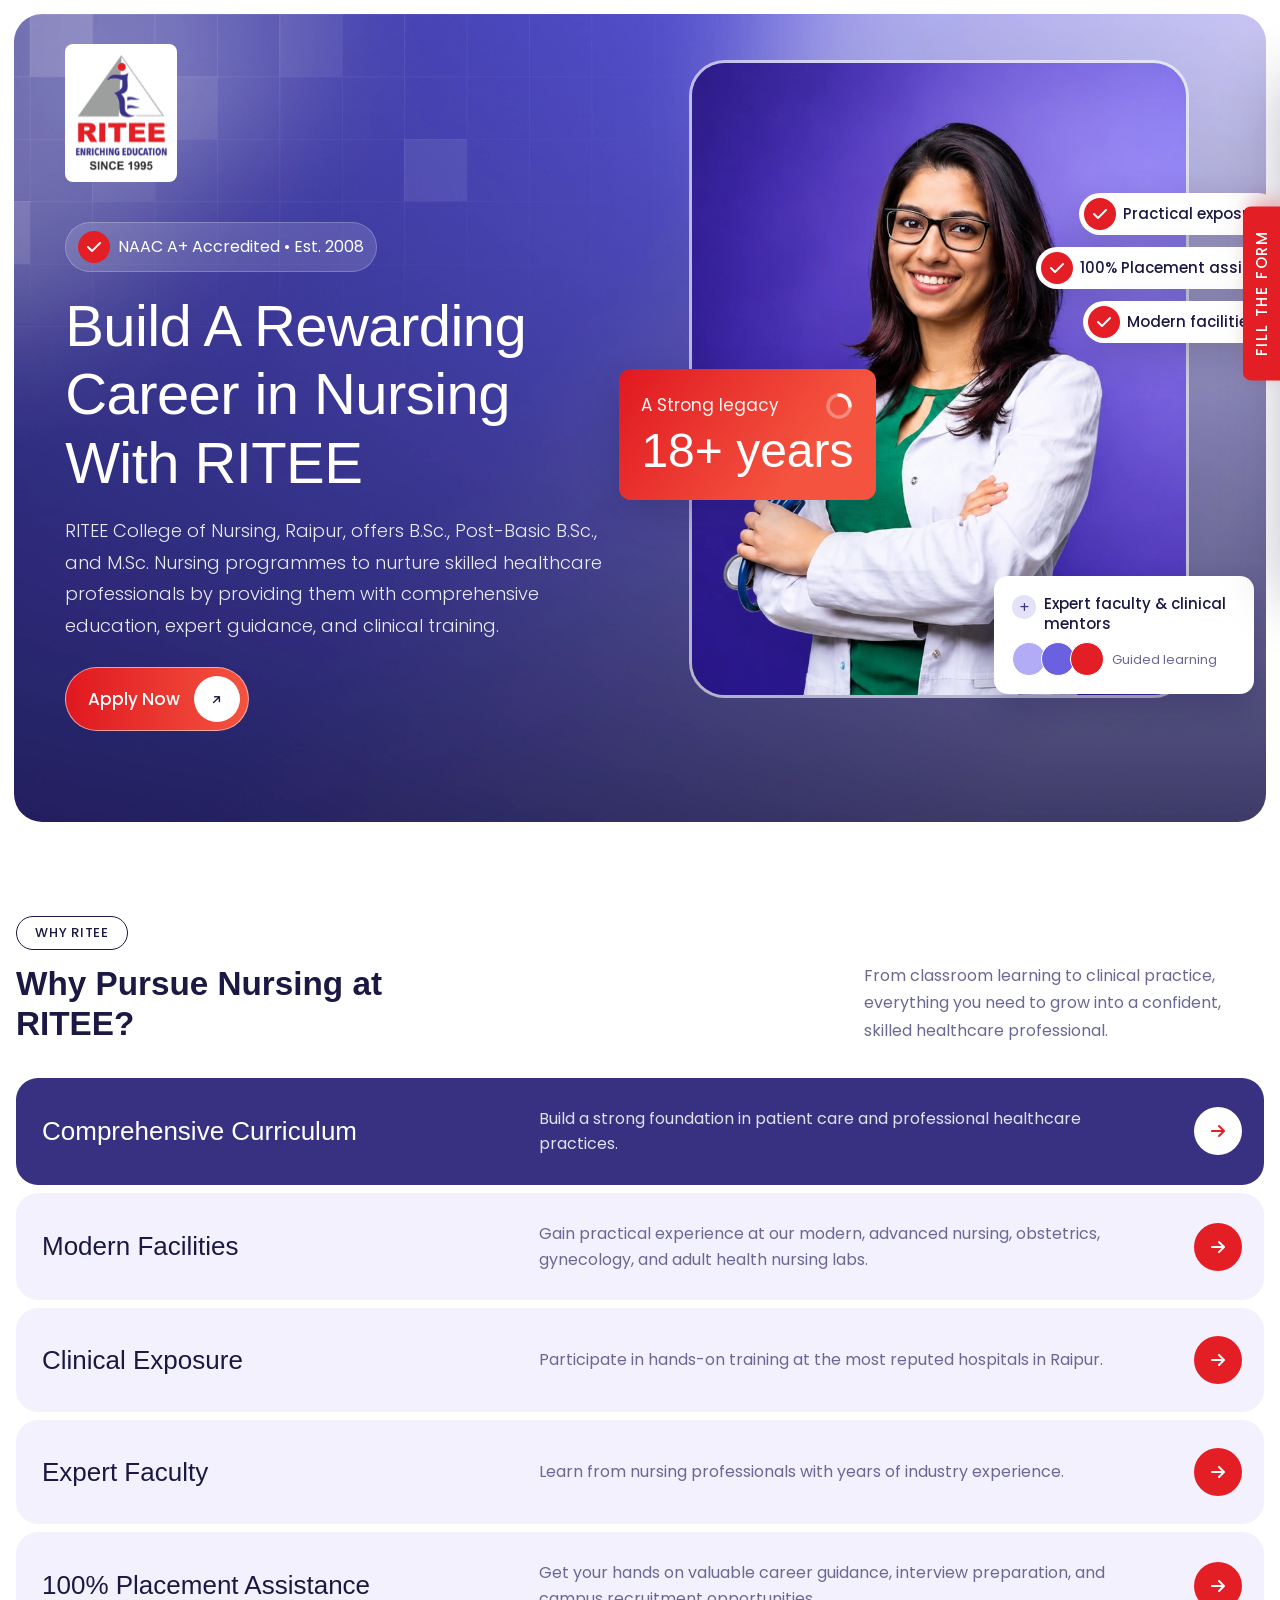
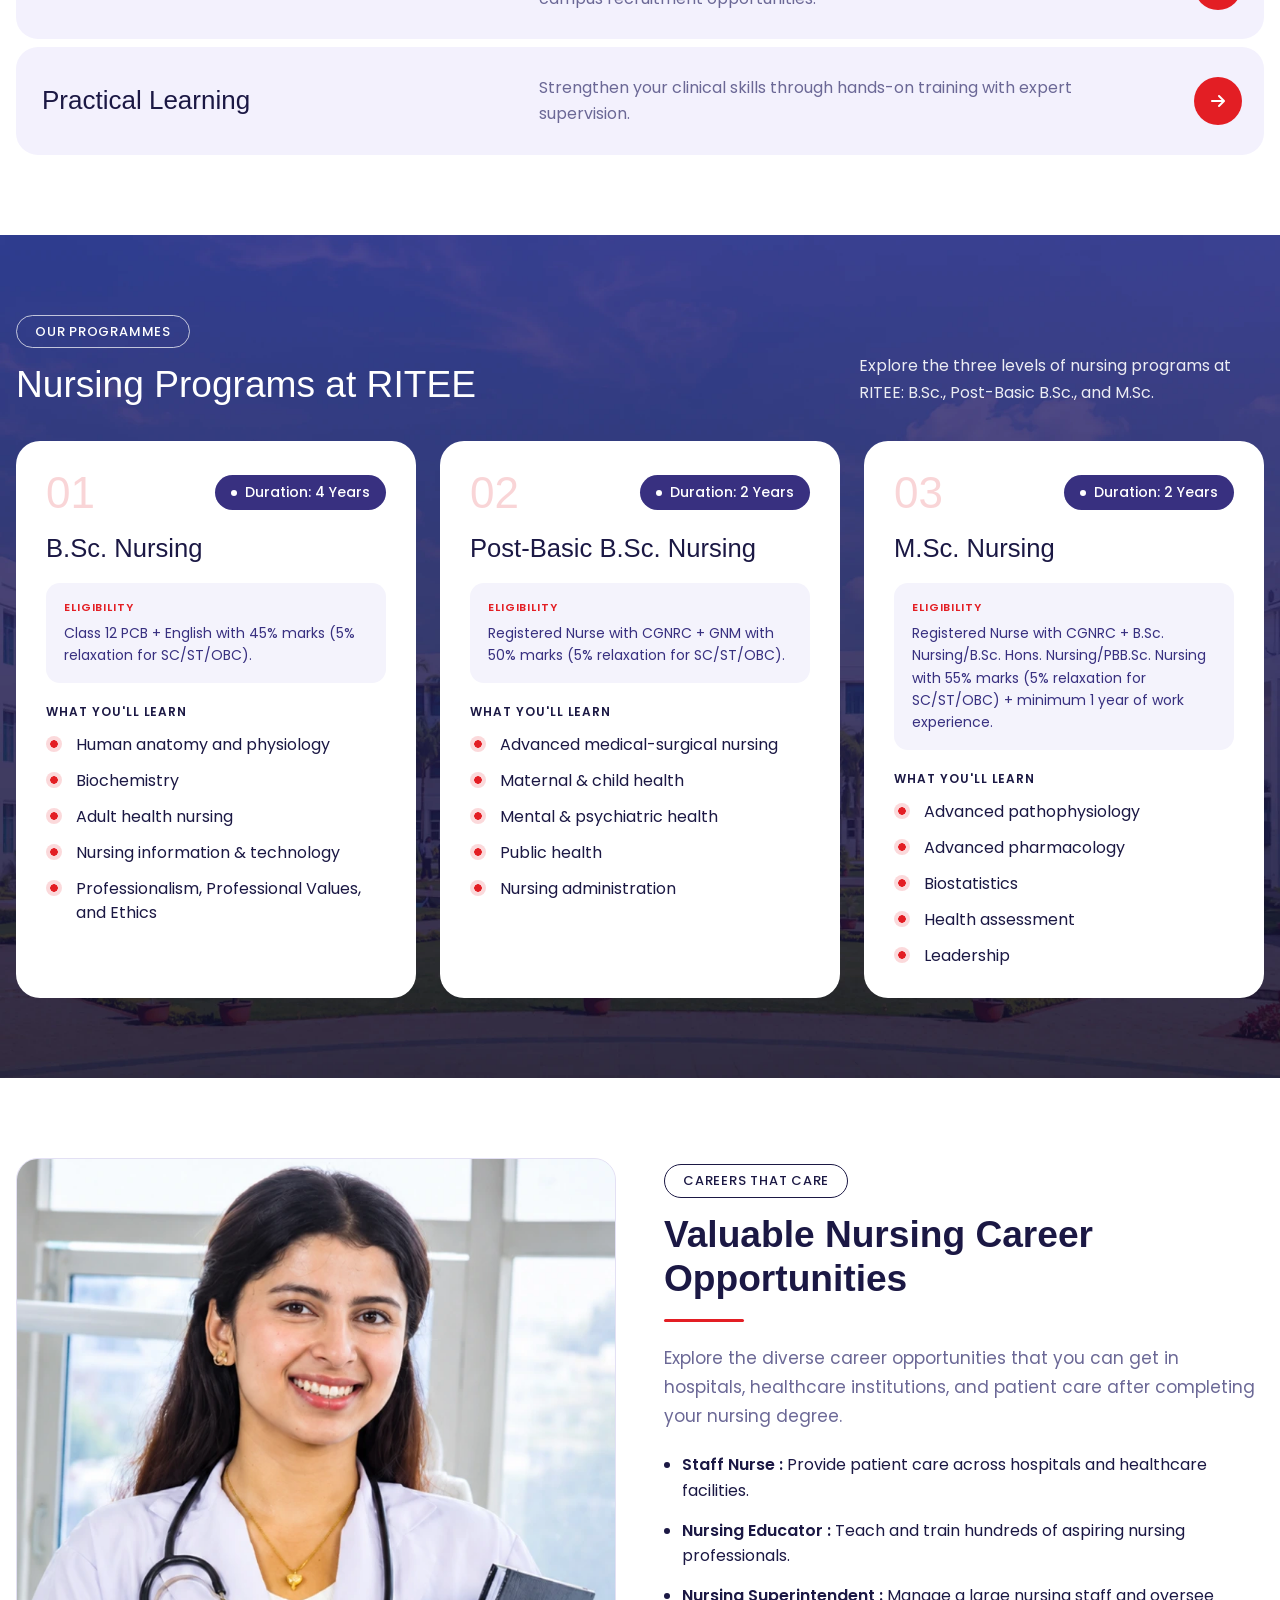
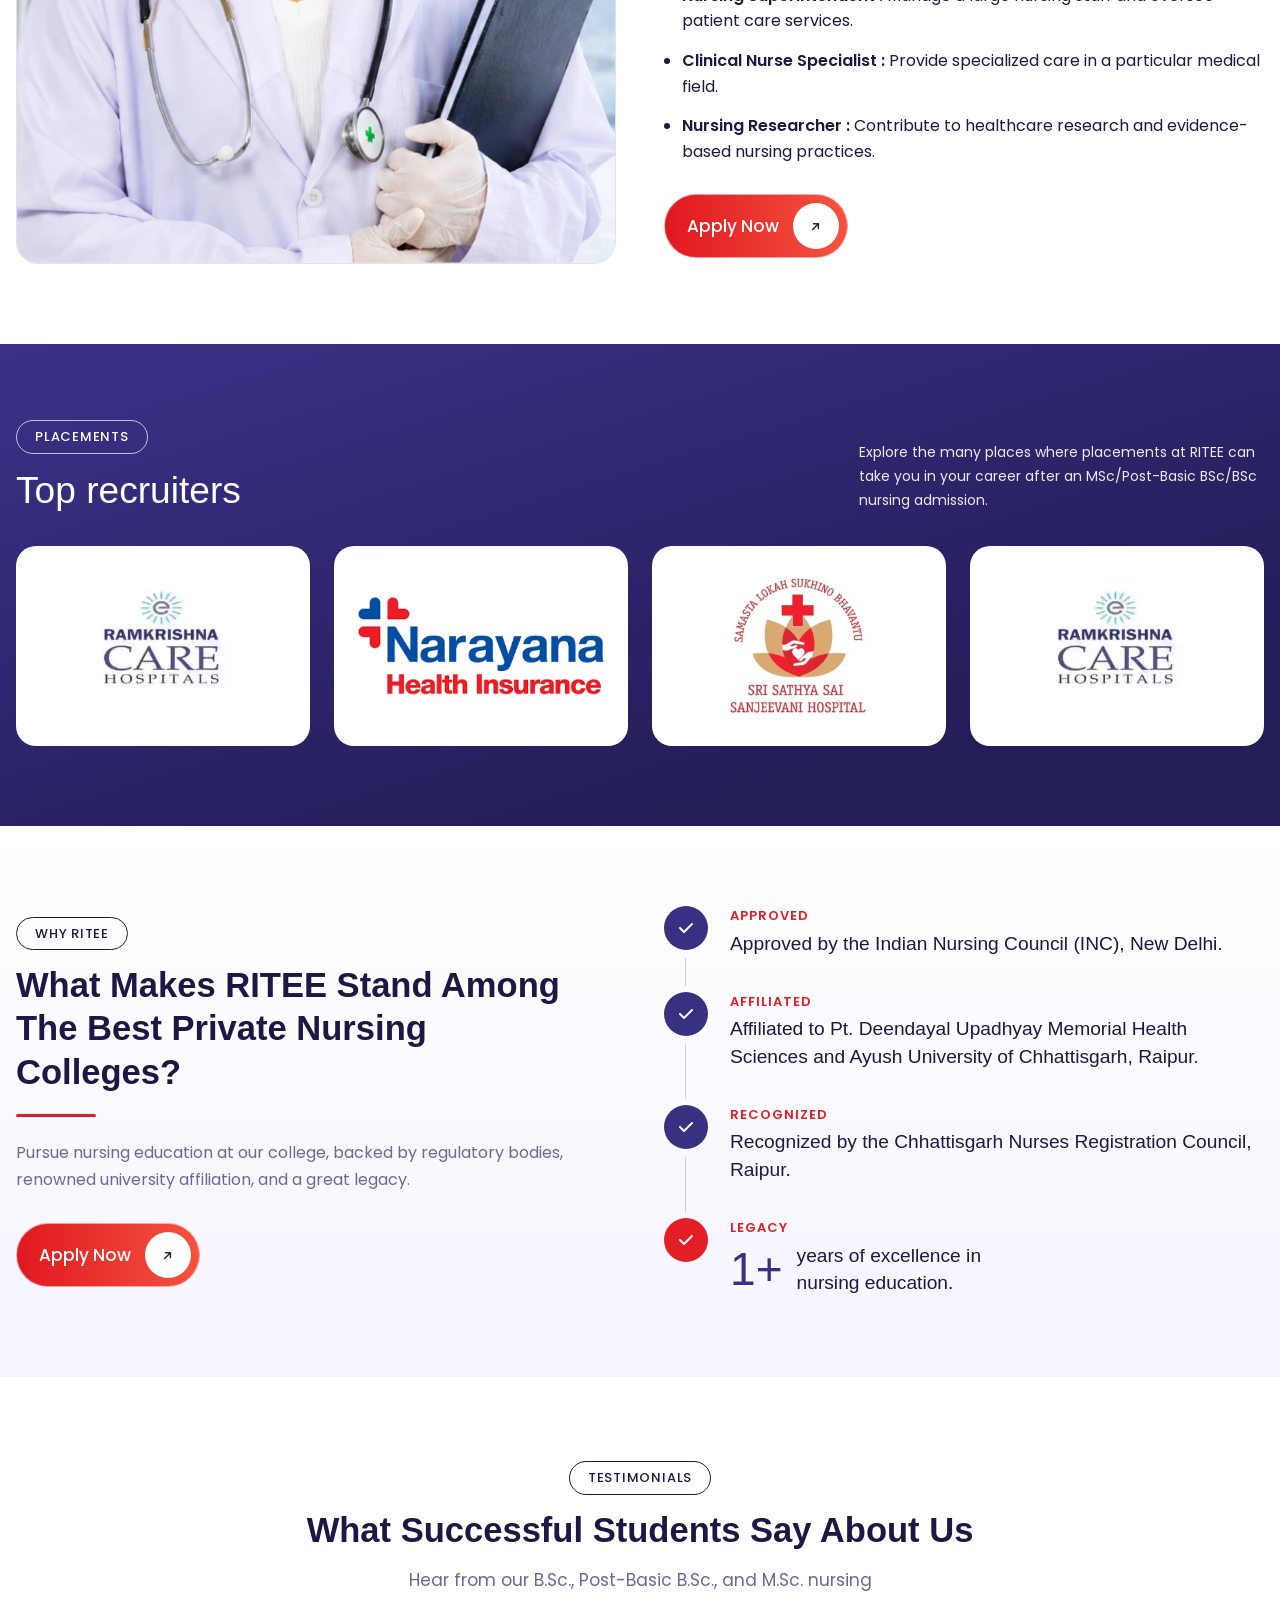
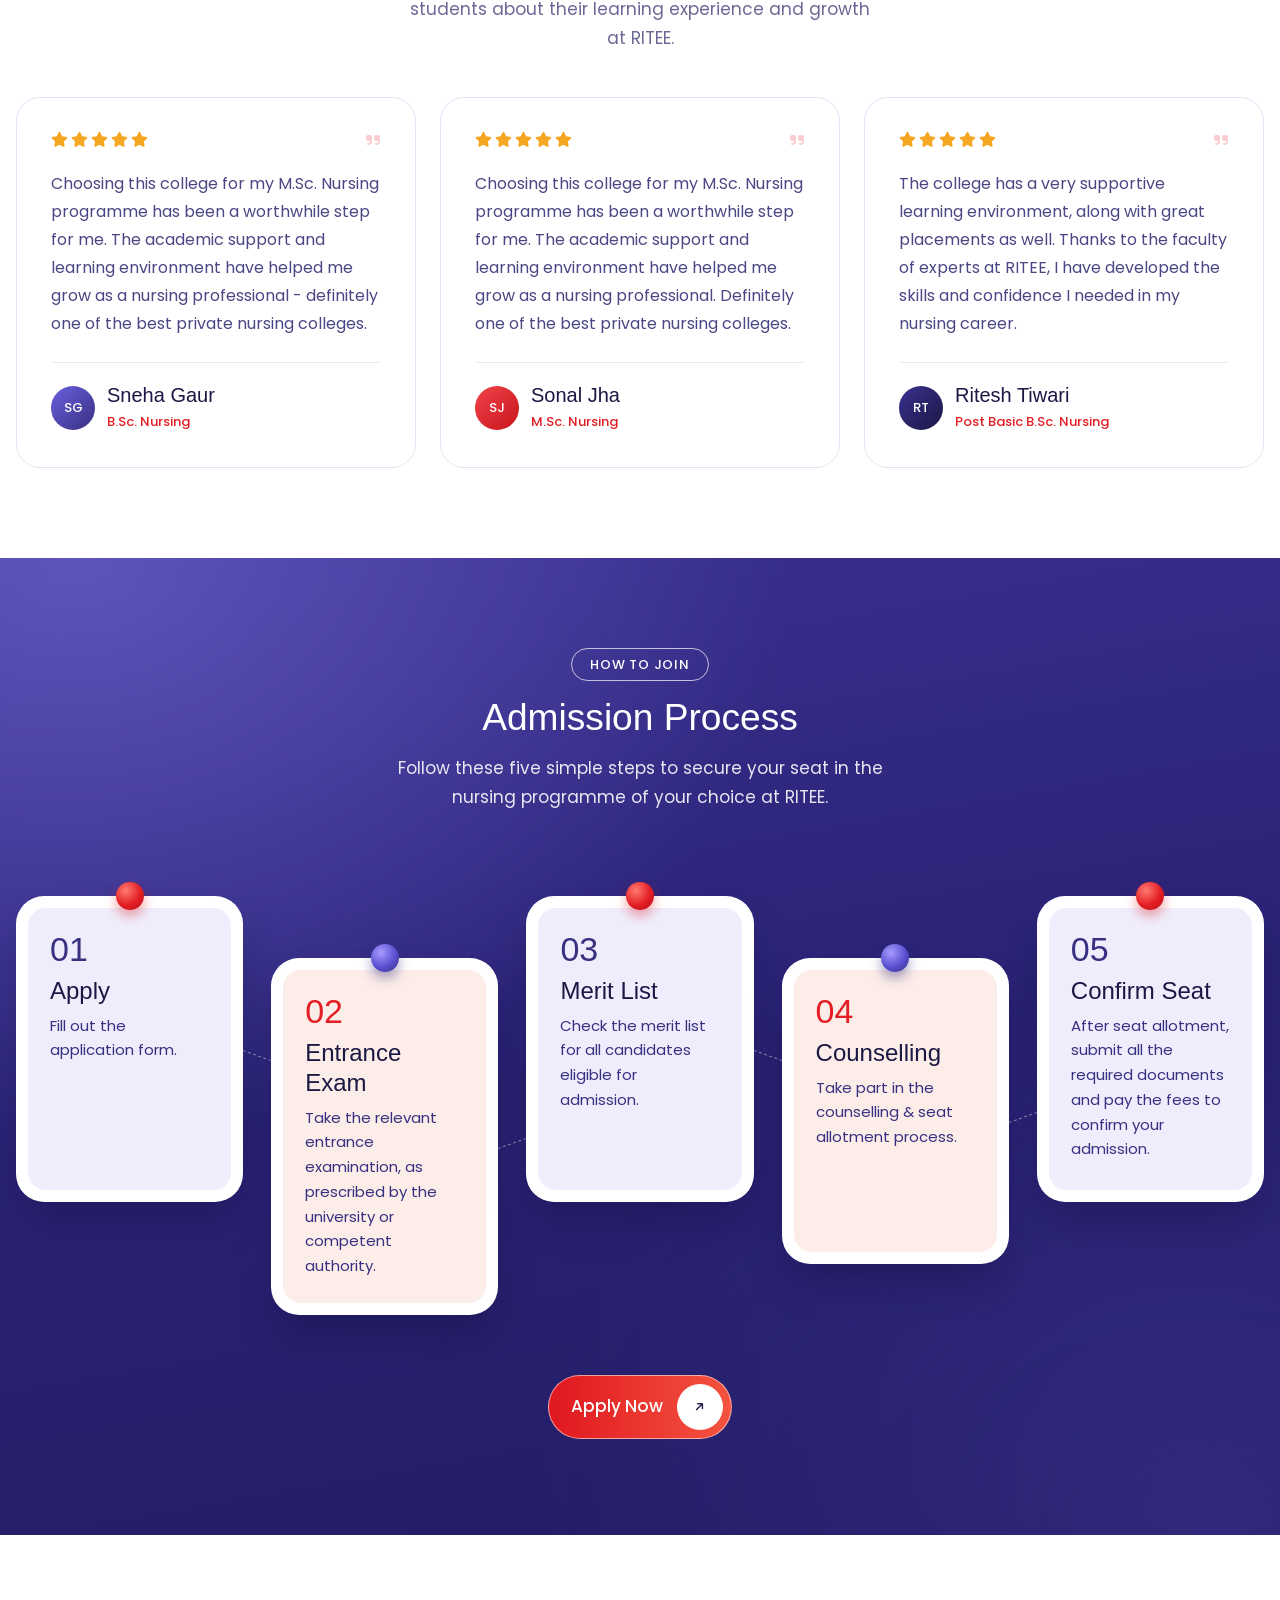
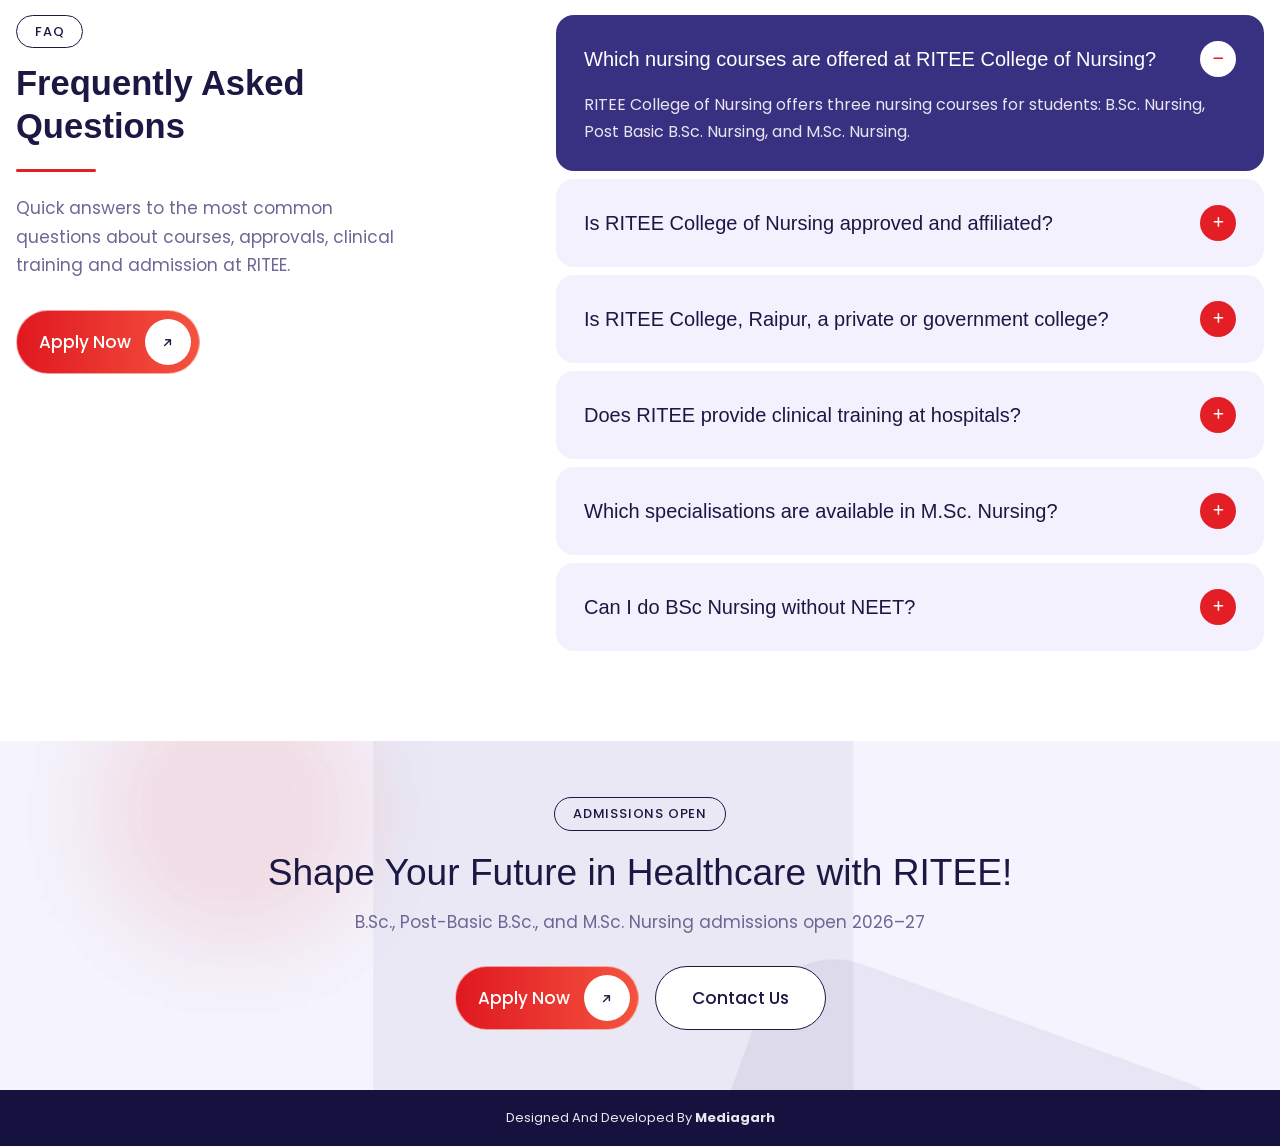
==== index.html @ 3a9618f3 "add new chnages" ====
<!doctype html>
<html lang="en">
  <head>
    <meta charset="UTF-8" />
    <meta name="viewport" content="width=device-width, initial-scale=1" />
    <title>RITEE College of Nursing, Raipur — B.Sc., Post-Basic B.Sc. & M.Sc. Nursing</title>

    <!-- Favicon -->
    <link rel="icon" type="image/svg+xml" href="images/logo.svg" />
    <link rel="apple-touch-icon" href="images/logo.svg" />
    <meta name="theme-color" content="#1b1844" />

    <!-- SEO Meta -->
    <meta
      name="description"
      content="RITEE College of Nursing, Raipur offers B.Sc. Nursing, Post-Basic B.Sc. Nursing, and M.Sc. Nursing programmes with expert faculty, modern facilities, and 100% placement assistance."
    />
    <meta
      name="keywords"
      content="RITEE College of Nursing, B.Sc Nursing Raipur, M.Sc Nursing, Post Basic B.Sc Nursing, nursing college Chhattisgarh, nursing admission 2026"
    />
    <meta name="author" content="RITEE College of Nursing" />
    <meta name="robots" content="index, follow" />
    <link rel="canonical" href="https://admission.riteegroup.in/" />

    <!-- Open Graph / Facebook -->
    <meta property="og:type" content="website" />
    <meta property="og:site_name" content="RITEE College of Nursing" />
    <meta property="og:title" content="RITEE College of Nursing, Raipur — Build a Rewarding Career in Nursing" />
    <meta
      property="og:description"
      content="Admissions open 2026–27 for B.Sc., Post-Basic B.Sc., and M.Sc. Nursing at RITEE College of Nursing, Raipur. NAAC A+ accredited with expert faculty and 100% placement assistance."
    />
    <meta property="og:url" content="https://admission.riteegroup.in/" />
    <meta property="og:image" content="https://admission.riteegroup.in/images/hero-bg-img-2.webp" />
    <meta property="og:image:alt" content="RITEE College of Nursing — nursing student" />
    <meta property="og:locale" content="en_IN" />

    <!-- Twitter Card -->
    <meta name="twitter:card" content="summary_large_image" />
    <meta name="twitter:title" content="RITEE College of Nursing, Raipur — Build a Rewarding Career in Nursing" />
    <meta
      name="twitter:description"
      content="Admissions open 2026–27 for B.Sc., Post-Basic B.Sc., and M.Sc. Nursing at RITEE College of Nursing, Raipur."
    />
    <meta name="twitter:image" content="https://admission.riteegroup.in/images/hero-bg-img-2.webp" />

    <!-- Fonts -->
    <link rel="preconnect" href="https://fonts.googleapis.com" />
    <link rel="preconnect" href="https://fonts.gstatic.com" crossorigin />
    <link href="https://fonts.googleapis.com/css2?family=Poppins:wght@300;400;500;600&display=swap" rel="stylesheet" />
    <link href="https://api.fontshare.com/v2/css?f[]=supreme@400,500,700&display=swap" rel="stylesheet" />

    <!-- Bootstrap 5 + Font Awesome 6 -->
    <link href="https://cdn.jsdelivr.net/npm/bootstrap@5.3.3/dist/css/bootstrap.min.css" rel="stylesheet" />
    <link href="https://cdnjs.cloudflare.com/ajax/libs/font-awesome/6.5.2/css/all.min.css" rel="stylesheet" />

    <!-- Custom css -->
    <link href="css/animation.css" rel="stylesheet" />
    <link href="css/style.css" rel="stylesheet" />
    <script src="js/animation.js" defer></script>
  </head>
  <body class="poppins-font">
    <!-- ================= HERO ================= -->
    <section class="hero">
      <div class="hero-inner">
        <div class="row g-4 g-lg-5 align-items-stretch">
          <!-- Left -->
          <div class="col-lg-6">
            <div class="hero-left">
              <a href="#" class="hero-logo" aria-label="RITEE">
                <img src="images/logo.svg" alt="RITEE - Enriching Education since 1995" />
              </a>

              <div class="hero-content">
                <span class="hero-tag poppins-font">
                  <i class="fa-solid fa-check"></i>
                  NAAC A+ Accredited &bull; Est. 2008
                </span>
                <h1 class="supreme-fonts">Build A Rewarding Career in Nursing With RITEE</h1>

                <p class="poppins-font">
                  RITEE College of Nursing, Raipur, offers B.Sc., Post-Basic B.Sc., and M.Sc. Nursing programmes to
                  nurture skilled healthcare professionals by providing them with comprehensive education, expert
                  guidance, and clinical training.
                </p>
                <a href="#admission-form" class="btn-apply poppins-font" data-open-form>
                  Apply Now
                  <span class="btn-apply-icon"><i class="fa-solid fa-arrow-right"></i></span>
                </a>
              </div>
            </div>
          </div>

          <!-- Right: visual (desktop only) -->
          <div class="col-lg-6 d-none d-lg-block">
            <div class="hero-visual">
              <div class="hero-photo">
                <img src="images/hero-bg-img-2.webp" alt="Nursing student with clipboard" />
              </div>

              <span class="float-pill pill-1"><i class="fa-solid fa-check"></i>Practical exposure</span>
              <span class="float-pill pill-2"><i class="fa-solid fa-check"></i>100% Placement assistance</span>
              <span class="float-pill pill-3"><i class="fa-solid fa-check"></i>Modern facilities</span>

              <div class="legacy-card">
                <small class="poppins-font"
                  ><span>A Strong legacy</span
                  ><svg xmlns="http://www.w3.org/2000/svg" width="30" height="30" viewBox="0 0 30 30" fill="none">
                    <path
                      d="M26 15C26 21.0751 21.0751 26 15 26C8.92487 26 4 21.0751 4 15C4 8.92487 8.92487 4 15 4C21.0751 4 26 8.92487 26 15Z"
                      stroke-width="3.5"
                      stroke="white"
                      stroke-opacity="0.35"
                    />
                    <path
                      d="M15 4C17.9174 4 20.7153 5.15893 22.7782 7.22183C24.8411 9.28473 26 12.0826 26 15"
                      stroke-width="3.5"
                      stroke-linecap="round"
                      stroke="white"
                    />
                  </svg>
                </small>
                <strong class="supreme-fonts">18+ years</strong>
              </div>

              <div class="mentor-card">
                <div class="mentor-top poppins-font">
                  <i class="fa-solid fa-plus"></i>
                  <span>Expert faculty &amp; clinical mentors</span>
                </div>
                <div class="mentor-bottom poppins-font">
                  <div class="avatars"><i></i><i></i><i></i></div>
                  <small>Guided learning</small>
                </div>
              </div>
            </div>
          </div>

          <!-- Right: inline form (mobile/tablet only) -->
          <div class="col-12 d-lg-none">
            <div class="hero-inline-form" id="hero-inline-form">
              <div class="admission-head">
                <div>
                  <h2 class="supreme-fonts">Apply for Admission</h2>
                  <p class="poppins-font">Fill the form and our admissions team will call you back.</p>
                </div>
              </div>
              <form id="admFormMobile" class="poppins-font" novalidate>
                <div class="field">
                  <label for="fullNameMob">Full Name</label>
                  <input type="text" id="fullNameMob" name="name" placeholder="Enter your full name" required />
                </div>
                <div class="field">
                  <label for="phoneMob">Phone Number</label>
                  <input type="tel" id="phoneMob" name="phone" placeholder="+91 00000 00000" required />
                </div>
                <div class="field">
                  <label for="emailMob">Email Address</label>
                  <input type="email" id="emailMob" name="email" placeholder="name@email.com" required />
                </div>
                <div class="field">
                  <label for="programmeMob">Programme</label>
                  <div class="select-wrap">
                    <select id="programmeMob" name="programme" required>
                      <option value="" selected disabled>Select programme</option>
                      <option>B.Sc. Nursing</option>
                      <option>Post-Basic B.Sc. Nursing</option>
                      <option>M.Sc. Nursing</option>
                    </select>
                    <i class="fa-solid fa-chevron-down"></i>
                  </div>
                </div>
                <button type="submit" class="submit-btn">Submit Application</button>
                <p class="consent">By submitting, you agree to be contacted by RITEE College of Nursing.</p>
              </form>
            </div>
          </div>
        </div>
      </div>

      <!-- Admission form (fixed, slides from right) -->
      <aside class="admission" id="admission-form" aria-label="Admission form">
        <button
          type="button"
          class="admission-tab poppins-font d-none d-lg-block"
          data-toggle-form
          aria-controls="admission-form"
        >
          <span>Fill the form</span>
        </button>

        <div class="admission-panel">
          <div class="admission-head">
            <div>
              <h2 class="supreme-fonts">Apply for Admission</h2>
              <p class="poppins-font">Fill the form and our admissions team will call you back.</p>
            </div>
            <button type="button" class="admission-close" data-close-form aria-label="Close form">
              <i class="fa-solid fa-xmark"></i>
            </button>
          </div>

          <form id="admFormDesktop" class="poppins-font" novalidate>
            <div class="field">
              <label for="fullName">Full Name</label>
              <input type="text" id="fullName" name="name" placeholder="Enter your full name" required />
            </div>
            <div class="field">
              <label for="phone">Phone Number</label>
              <input type="tel" id="phone" name="phone" placeholder="+91 00000 00000" required />
            </div>
            <div class="field">
              <label for="email">Email Address</label>
              <input type="email" id="email" name="email" placeholder="name@email.com" required />
            </div>
            <div class="field">
              <label for="programme">Programme</label>
              <div class="select-wrap">
                <select id="programme" name="programme" required>
                  <option value="" selected disabled>Select programme</option>
                  <option>B.Sc. Nursing</option>
                  <option>Post-Basic B.Sc. Nursing</option>
                  <option>M.Sc. Nursing</option>
                </select>
                <i class="fa-solid fa-chevron-down"></i>
              </div>
            </div>
            <button type="submit" class="submit-btn">Submit Application</button>
            <p class="consent">By submitting, you agree to be contacted by RITEE College of Nursing.</p>
          </form>
        </div>
      </aside>
    </section>

    <!-- ================= WHY RITEE ================= -->
    <section class="why-section">
      <div class="container-site">
        <div class="row align-items-end justify-content-between why-head">
          <div class="col-lg-7">
            <span class="section-pill poppins-font">Why RITEE</span>
            <h2 class="supreme-fonts">Why Pursue Nursing at RITEE?</h2>
          </div>
          <div class="col-lg-4">
            <p class="poppins-font">
              From classroom learning to clinical practice, everything you need to grow into a confident, skilled
              healthcare professional.
            </p>
          </div>
        </div>

        <div class="why-list">
          <a href="#" class="why-row">
            <h3 class="supreme-fonts">Comprehensive Curriculum</h3>
            <p class="poppins-font">Build a strong foundation in patient care and professional healthcare practices.</p>
            <span class="why-arrow"><i class="fa-solid fa-arrow-right"></i></span>
          </a>
          <a href="#" class="why-row">
            <h3 class="supreme-fonts">Modern Facilities</h3>
            <p class="poppins-font">
              Gain practical experience at our modern, advanced nursing, obstetrics, gynecology, and adult health
              nursing labs.
            </p>
            <span class="why-arrow"><i class="fa-solid fa-arrow-right"></i></span>
          </a>
          <a href="#" class="why-row">
            <h3 class="supreme-fonts">Clinical Exposure</h3>
            <p class="poppins-font">Participate in hands-on training at the most reputed hospitals in Raipur.</p>
            <span class="why-arrow"><i class="fa-solid fa-arrow-right"></i></span>
          </a>
          <a href="#" class="why-row">
            <h3 class="supreme-fonts">Expert Faculty</h3>
            <p class="poppins-font">Learn from nursing professionals with years of industry experience.</p>
            <span class="why-arrow"><i class="fa-solid fa-arrow-right"></i></span>
          </a>
          <a href="#" class="why-row">
            <h3 class="supreme-fonts">100% Placement Assistance</h3>
            <p class="poppins-font">
              Get your hands on valuable career guidance, interview preparation, and campus recruitment opportunities.
            </p>
            <span class="why-arrow"><i class="fa-solid fa-arrow-right"></i></span>
          </a>
          <a href="#" class="why-row">
            <h3 class="supreme-fonts">Practical Learning</h3>
            <p class="poppins-font">
              Strengthen your clinical skills through hands-on training with expert supervision.
            </p>
            <span class="why-arrow"><i class="fa-solid fa-arrow-right"></i></span>
          </a>
        </div>
      </div>
    </section>

    <!-- ================= OUR PROGRAMMES (paste after .why-section) ================= -->
    <section class="prog-section">
      <div class="container-site">
        <div class="row g-3 align-items-end justify-content-between prog-head">
          <div class="col-lg-7">
            <span class="section-pill section-pill-light poppins-font">Our Programmes</span>
            <h2 class="supreme-fonts">Nursing Programs at RITEE</h2>
          </div>
          <div class="col-lg-4">
            <p class="poppins-font">
              Explore the three levels of nursing programs at RITEE: B.Sc., Post-Basic B.Sc., and M.Sc.
            </p>
          </div>
        </div>

        <div class="row g-3 g-xl-4">
          <!-- 01 -->
          <div class="col-12 col-lg-4">
            <article class="prog-card">
              <div class="prog-top">
                <span class="prog-num supreme-fonts">01</span>
                <span class="prog-duration poppins-font"><i></i>Duration: 4 Years</span>
              </div>
              <h3 class="supreme-fonts">B.Sc. Nursing</h3>
              <div class="prog-elig poppins-font">
                <small>Eligibility</small>
                <p>Class 12 PCB + English with 45% marks (5% relaxation for SC/ST/OBC).</p>
              </div>
              <h4 class="prog-learn-title poppins-font">What you'll learn</h4>
              <ul class="prog-list poppins-font">
                <li>Human anatomy and physiology</li>
                <li>Biochemistry</li>
                <li>Adult health nursing</li>
                <li>Nursing information &amp; technology</li>
                <li>Professionalism, Professional Values, and Ethics</li>
              </ul>
            </article>
          </div>

          <!-- 02 -->
          <div class="col-12 col-lg-4">
            <article class="prog-card">
              <div class="prog-top">
                <span class="prog-num supreme-fonts">02</span>
                <span class="prog-duration poppins-font"><i></i>Duration: 2 Years</span>
              </div>
              <h3 class="supreme-fonts">Post-Basic B.Sc. Nursing</h3>
              <div class="prog-elig poppins-font">
                <small>Eligibility</small>
                <p>Registered Nurse with CGNRC + GNM with 50% marks (5% relaxation for SC/ST/OBC).</p>
              </div>
              <h4 class="prog-learn-title poppins-font">What you'll learn</h4>
              <ul class="prog-list poppins-font">
                <li>Advanced medical-surgical nursing</li>
                <li>Maternal &amp; child health</li>
                <li>Mental &amp; psychiatric health</li>
                <li>Public health</li>
                <li>Nursing administration</li>
              </ul>
            </article>
          </div>

          <!-- 03 -->
          <div class="col-12 col-lg-4">
            <article class="prog-card">
              <div class="prog-top">
                <span class="prog-num supreme-fonts">03</span>
                <span class="prog-duration poppins-font"><i></i>Duration: 2 Years</span>
              </div>
              <h3 class="supreme-fonts">M.Sc. Nursing</h3>
              <div class="prog-elig poppins-font">
                <small>Eligibility</small>
                <p>
                  Registered Nurse with CGNRC + B.Sc. Nursing/B.Sc. Hons. Nursing/PBB.Sc. Nursing with 55% marks (5%
                  relaxation for SC/ST/OBC) + minimum 1 year of work experience.
                </p>
              </div>
              <h4 class="prog-learn-title poppins-font">What you'll learn</h4>
              <ul class="prog-list poppins-font">
                <li>Advanced pathophysiology</li>
                <li>Advanced pharmacology</li>
                <li>Biostatistics</li>
                <li>Health assessment</li>
                <li>Leadership</li>
              </ul>
            </article>
          </div>
        </div>
      </div>
    </section>

    <!-- ================= CAREERS ================= -->
    <section class="career-section">
      <div class="container-site">
        <div class="row g-4 g-lg-5 align-items-stretch">
          <div class="col-lg-6">
            <div class="career-img">
              <img src="images/nursing-img-2.webp" alt="Nursing professional taking notes on a clipboard" />
            </div>
          </div>

          <div class="col-lg-6">
            <div class="career-content">
              <span class="section-pill poppins-font">Careers that care</span>
              <h2 class="supreme-fonts">Valuable Nursing Career Opportunities</h2>
              <span class="career-line"></span>
              <p class="career-intro poppins-font">
                Explore the diverse career opportunities that you can get in hospitals, healthcare institutions, and
                patient care after completing your nursing degree.
              </p>
              <ul class="career-list poppins-font">
                <li><strong>Staff Nurse :</strong> Provide patient care across hospitals and healthcare facilities.</li>
                <li><strong>Nursing Educator :</strong> Teach and train hundreds of aspiring nursing professionals.</li>
                <li>
                  <strong>Nursing Superintendent :</strong> Manage a large nursing staff and oversee patient care
                  services.
                </li>
                <li>
                  <strong>Clinical Nurse Specialist :</strong> Provide specialized care in a particular medical field.
                </li>
                <li>
                  <strong>Nursing Researcher :</strong> Contribute to healthcare research and evidence-based nursing
                  practices.
                </li>
              </ul>
              <a href="#admission-form" class="btn-apply poppins-font" data-open-form>
                Apply Now
                <span class="btn-apply-icon"><i class="fa-solid fa-arrow-right"></i></span>
              </a>
            </div>
          </div>
        </div>
      </div>
    </section>

    <!-- ================= TOP RECRUITERS (paste after .career-section) ================= -->
    <section class="rec-section">
      <div class="container-site">
        <div class="row g-3 align-items-end justify-content-between rec-head">
          <div class="col-lg-7">
            <span class="section-pill section-pill-light poppins-font">Placements</span>
            <h2 class="supreme-fonts">Top recruiters</h2>
          </div>
          <div class="col-lg-4">
            <p class="poppins-font">
              Explore the many places where placements at RITEE can take you in your career after an MSc/Post-Basic
              BSc/BSc nursing admission.
            </p>
          </div>
        </div>

        <div class="row g-3 g-xl-4">
          <div class="col-6 col-lg-3">
            <div class="rec-card"><img src="images/recuriters-img-1.webp" alt="Ramkrishna Care Hospitals" /></div>
          </div>
          <div class="col-6 col-lg-3">
            <div class="rec-card"><img src="images/recuriters-img-3.webp" alt="Narayana Health Insurance" /></div>
          </div>
          <div class="col-6 col-lg-3">
            <div class="rec-card">
              <img src="images/recuriters-img-2.webp" alt="Sri Sathya Sai Sanjeevani Hospital" />
            </div>
          </div>
          <div class="col-6 col-lg-3">
            <div class="rec-card">
              <img src="images/recuriters-img-1.webp" alt="Indian Institute of Liver and Digestive Sciences" />
            </div>
          </div>
        </div>
      </div>
    </section>

    <!-- ================= WHAT MAKES RITEE STAND OUT ================= -->
    <section class="stand-section">
      <div class="container-site">
        <div class="row g-5 align-items-center">
          <div class="col-lg-6">
            <span class="section-pill poppins-font">Why RITEE</span>
            <h2 class="supreme-fonts">What Makes RITEE Stand Among The Best Private Nursing Colleges?</h2>
            <span class="career-line"></span>
            <p class="stand-intro poppins-font">
              Pursue nursing education at our college, backed by regulatory bodies, renowned university affiliation, and
              a great legacy.
            </p>
            <a href="#admission-form" class="btn-apply poppins-font" data-open-form>
              Apply Now
              <span class="btn-apply-icon"><i class="fa-solid fa-arrow-right"></i></span>
            </a>
          </div>

          <div class="col-lg-6">
            <ul class="stand-timeline supreme-fonts">
              <li>
                <span class="stand-icon"><i class="fa-solid fa-check"></i></span>
                <div>
                  <small class="poppins-font">Approved</small>
                  <p>Approved by the Indian Nursing Council (INC), New Delhi.</p>
                </div>
              </li>
              <li>
                <span class="stand-icon"><i class="fa-solid fa-check"></i></span>
                <div>
                  <small class="poppins-font">Affiliated</small>
                  <p>
                    Affiliated to Pt. Deendayal Upadhyay Memorial Health Sciences and Ayush University of Chhattisgarh,
                    Raipur.
                  </p>
                </div>
              </li>
              <li>
                <span class="stand-icon"><i class="fa-solid fa-check"></i></span>
                <div>
                  <small class="poppins-font">Recognized</small>
                  <p>Recognized by the Chhattisgarh Nurses Registration Council, Raipur.</p>
                </div>
              </li>
              <li class="is-legacy">
                <span class="stand-icon"><i class="fa-solid fa-check"></i></span>
                <div>
                  <small class="poppins-font">Legacy</small>
                  <div class="stand-legacy">
                    <strong>18+</strong>
                    <p>years of excellence in nursing education.</p>
                  </div>
                </div>
              </li>
            </ul>
          </div>
        </div>
      </div>
    </section>

    <!-- ================= TESTIMONIALS ================= -->
    <section class="testi-section">
      <div class="container-site">
        <div class="testi-head text-center">
          <span class="section-pill poppins-font">Testimonials</span>
          <h2 class="supreme-fonts">What Successful Students Say About Us</h2>
          <p class="poppins-font">
            Hear from our B.Sc., Post-Basic B.Sc., and M.Sc. nursing students about their learning experience and growth
            at RITEE.
          </p>
        </div>

        <div class="row g-3 g-xl-4">
          <div class="col-12 col-md-6 col-lg-4">
            <article class="testi-card">
              <div class="testi-top">
                <div class="testi-stars" aria-label="5 out of 5 stars">
                  <i class="fa-solid fa-star"></i><i class="fa-solid fa-star"></i><i class="fa-solid fa-star"></i
                  ><i class="fa-solid fa-star"></i><i class="fa-solid fa-star"></i>
                </div>
                <i class="fa-solid fa-quote-right testi-quote"></i>
              </div>
              <p class="poppins-font">
                Choosing this college for my M.Sc. Nursing programme has been a worthwhile step for me. The academic
                support and learning environment have helped me grow as a nursing professional - definitely one of the
                best private nursing colleges.
              </p>
              <div class="testi-user">
                <span class="testi-avatar poppins-font" style="background: linear-gradient(135deg, #6a60e0, #383080)"
                  >SG</span
                >
                <div>
                  <h4 class="supreme-fonts">Sneha Gaur</h4>
                  <small class="poppins-font">B.Sc. Nursing</small>
                </div>
              </div>
            </article>
          </div>

          <div class="col-12 col-md-6 col-lg-4">
            <article class="testi-card">
              <div class="testi-top">
                <div class="testi-stars" aria-label="5 out of 5 stars">
                  <i class="fa-solid fa-star"></i><i class="fa-solid fa-star"></i><i class="fa-solid fa-star"></i
                  ><i class="fa-solid fa-star"></i><i class="fa-solid fa-star"></i>
                </div>
                <i class="fa-solid fa-quote-right testi-quote"></i>
              </div>
              <p class="poppins-font">
                Choosing this college for my M.Sc. Nursing programme has been a worthwhile step for me. The academic
                support and learning environment have helped me grow as a nursing professional. Definitely one of the
                best private nursing colleges.
              </p>
              <div class="testi-user">
                <span class="testi-avatar poppins-font" style="background: linear-gradient(135deg, #f0444a, #c8141b)"
                  >SJ</span
                >
                <div>
                  <h4 class="supreme-fonts">Sonal Jha</h4>
                  <small class="poppins-font">M.Sc. Nursing</small>
                </div>
              </div>
            </article>
          </div>

          <div class="col-12 col-md-6 col-lg-4">
            <article class="testi-card">
              <div class="testi-top">
                <div class="testi-stars" aria-label="5 out of 5 stars">
                  <i class="fa-solid fa-star"></i><i class="fa-solid fa-star"></i><i class="fa-solid fa-star"></i
                  ><i class="fa-solid fa-star"></i><i class="fa-solid fa-star"></i>
                </div>
                <i class="fa-solid fa-quote-right testi-quote"></i>
              </div>
              <p class="poppins-font">
                The college has a very supportive learning environment, along with great placements as well. Thanks to
                the faculty of experts at RITEE, I have developed the skills and confidence I needed in my nursing
                career.
              </p>
              <div class="testi-user">
                <span class="testi-avatar poppins-font" style="background: linear-gradient(135deg, #3a3190, #1b1844)"
                  >RT</span
                >
                <div>
                  <h4 class="supreme-fonts">Ritesh Tiwari</h4>
                  <small class="poppins-font">Post Basic B.Sc. Nursing</small>
                </div>
              </div>
            </article>
          </div>
        </div>
      </div>
    </section>

    <!-- ================= ADMISSION PROCESS (paste after .testi-section) ================= -->
    <section class="adm-section">
      <!-- wave border bg image: add images/admission-wave.webp (set in css .adm-wave) -->
      <div class="adm-wave" aria-hidden="true"></div>

      <div class="container-site adm-inner">
        <div class="adm-head text-center">
          <span class="section-pill section-pill-light poppins-font">How to join</span>
          <h2 class="supreme-fonts">Admission Process</h2>
          <p class="poppins-font">
            Follow these five simple steps to secure your seat in the nursing programme of your choice at RITEE.
          </p>
        </div>

        <div class="adm-steps">
          <div class="adm-step">
            <span class="adm-pin"></span>
            <div class="adm-step-in">
              <span class="adm-num supreme-fonts">01</span>
              <h3 class="supreme-fonts">Apply</h3>
              <p class="poppins-font">Fill out the application form.</p>
            </div>
          </div>
          <div class="adm-step">
            <span class="adm-pin"></span>
            <div class="adm-step-in">
              <span class="adm-num supreme-fonts">02</span>
              <h3 class="supreme-fonts">Entrance Exam</h3>
              <p class="poppins-font">
                Take the relevant entrance examination, as prescribed by the university or competent authority.
              </p>
            </div>
          </div>
          <div class="adm-step">
            <span class="adm-pin"></span>
            <div class="adm-step-in">
              <span class="adm-num supreme-fonts">03</span>
              <h3 class="supreme-fonts">Merit List</h3>
              <p class="poppins-font">Check the merit list for all candidates eligible for admission.</p>
            </div>
          </div>
          <div class="adm-step">
            <span class="adm-pin"></span>
            <div class="adm-step-in">
              <span class="adm-num supreme-fonts">04</span>
              <h3 class="supreme-fonts">Counselling</h3>
              <p class="poppins-font">Take part in the counselling &amp; seat allotment process.</p>
            </div>
          </div>
          <div class="adm-step">
            <span class="adm-pin"></span>
            <div class="adm-step-in">
              <span class="adm-num supreme-fonts">05</span>
              <h3 class="supreme-fonts">Confirm Seat</h3>
              <p class="poppins-font">
                After seat allotment, submit all the required documents and pay the fees to confirm your admission.
              </p>
            </div>
          </div>
        </div>

        <div class="text-center adm-cta">
          <a href="#admission-form" class="btn-apply poppins-font" data-open-form>
            Apply Now
            <span class="btn-apply-icon"><i class="fa-solid fa-arrow-right"></i></span>
          </a>
        </div>
      </div>
    </section>

    <!-- ================= FAQ ================= -->
    <section class="faq-section">
      <div class="container-site">
        <div class="row g-4 g-lg-5">
          <div class="col-lg-5">
            <div class="faq-intro">
              <span class="section-pill poppins-font">FAQ</span>
              <h2 class="supreme-fonts">Frequently Asked Questions</h2>
              <span class="career-line"></span>
              <p class="poppins-font">
                Quick answers to the most common questions about courses, approvals, clinical training and admission at
                RITEE.
              </p>
              <a href="#admission-form" class="btn-apply poppins-font" data-open-form>
                Apply Now
                <span class="btn-apply-icon"><i class="fa-solid fa-arrow-right"></i></span>
              </a>
            </div>
          </div>

          <div class="col-lg-7">
            <div class="faq-list" id="faqList">
              <div class="faq-item">
                <button
                  class="faq-q supreme-fonts"
                  type="button"
                  data-bs-toggle="collapse"
                  data-bs-target="#faq1"
                  aria-expanded="true"
                  aria-controls="faq1"
                >
                  <span>Which nursing courses are offered at RITEE College of Nursing?</span>
                  <span class="faq-icon"><i class="fa-solid fa-plus"></i><i class="fa-solid fa-minus"></i></span>
                </button>
                <div id="faq1" class="collapse show" data-bs-parent="#faqList">
                  <p class="faq-a poppins-font">
                    RITEE College of Nursing offers three nursing courses for students: B.Sc. Nursing, Post Basic B.Sc.
                    Nursing, and M.Sc. Nursing.
                  </p>
                </div>
              </div>

              <div class="faq-item">
                <button
                  class="faq-q supreme-fonts collapsed"
                  type="button"
                  data-bs-toggle="collapse"
                  data-bs-target="#faq2"
                  aria-expanded="false"
                  aria-controls="faq2"
                >
                  <span>Is RITEE College of Nursing approved and affiliated?</span>
                  <span class="faq-icon"><i class="fa-solid fa-plus"></i><i class="fa-solid fa-minus"></i></span>
                </button>
                <div id="faq2" class="collapse" data-bs-parent="#faqList">
                  <p class="faq-a poppins-font">
                    Yes, RITEE College of Nursing is approved by the Indian Nursing Council (INC) and affiliated with
                    Pt. Deendayal Upadhyay Memorial Health Sciences and Ayush University of Chhattisgarh, Raipur.
                  </p>
                </div>
              </div>

              <div class="faq-item">
                <button
                  class="faq-q supreme-fonts collapsed"
                  type="button"
                  data-bs-toggle="collapse"
                  data-bs-target="#faq3"
                  aria-expanded="false"
                  aria-controls="faq3"
                >
                  <span>Is RITEE College, Raipur, a private or government college?</span>
                  <span class="faq-icon"><i class="fa-solid fa-plus"></i><i class="fa-solid fa-minus"></i></span>
                </button>
                <div id="faq3" class="collapse" data-bs-parent="#faqList">
                  <p class="faq-a poppins-font">RITEE College of Nursing in Raipur is a private college.</p>
                </div>
              </div>

              <div class="faq-item">
                <button
                  class="faq-q supreme-fonts collapsed"
                  type="button"
                  data-bs-toggle="collapse"
                  data-bs-target="#faq4"
                  aria-expanded="false"
                  aria-controls="faq4"
                >
                  <span>Does RITEE provide clinical training at hospitals?</span>
                  <span class="faq-icon"><i class="fa-solid fa-plus"></i><i class="fa-solid fa-minus"></i></span>
                </button>
                <div id="faq4" class="collapse" data-bs-parent="#faqList">
                  <p class="faq-a poppins-font">
                    Yes, RITEE College provides clinical training at several hospitals in Raipur, such as Ramkrishna
                    CARE Hospital, Devi Laxmi Hospital, Pragya Hospital, Dhanwantari Hospital, and many others.
                  </p>
                </div>
              </div>

              <div class="faq-item">
                <button
                  class="faq-q supreme-fonts collapsed"
                  type="button"
                  data-bs-toggle="collapse"
                  data-bs-target="#faq5"
                  aria-expanded="false"
                  aria-controls="faq5"
                >
                  <span>Which specialisations are available in M.Sc. Nursing?</span>
                  <span class="faq-icon"><i class="fa-solid fa-plus"></i><i class="fa-solid fa-minus"></i></span>
                </button>
                <div id="faq5" class="collapse" data-bs-parent="#faqList">
                  <p class="faq-a poppins-font">
                    The available specializations in M.Sc. Nursing include medical surgical nursing, obstetrics &
                    gynaecology nursing, psychiatric & mental health nursing, and paediatrics.
                  </p>
                </div>
              </div>

              <div class="faq-item">
                <button
                  class="faq-q supreme-fonts collapsed"
                  type="button"
                  data-bs-toggle="collapse"
                  data-bs-target="#faq6"
                  aria-expanded="false"
                  aria-controls="faq6"
                >
                  <span>Can I do BSc Nursing without NEET?</span>
                  <span class="faq-icon"><i class="fa-solid fa-plus"></i><i class="fa-solid fa-minus"></i></span>
                </button>
                <div id="faq6" class="collapse" data-bs-parent="#faqList">
                  <p class="faq-a poppins-font">
                    Yes, you can do a BSc Nursing course without pursuing NEET by following our admission procedure.
                  </p>
                </div>
              </div>
            </div>
          </div>
        </div>
      </div>
    </section>
    <!-- ================= CTA + FOOTER (paste after .faq-section) ================= -->
    <section class="cta-section">
      <!-- bg image: add images/cta-bg.webp (set in css .cta-bg) -->
      <div class="cta-bg" aria-hidden="true"></div>

      <div class="container-site cta-inner text-center">
        <span class="section-pill poppins-font">Admissions open</span>
        <h2 class="supreme-fonts">Shape Your Future in Healthcare with RITEE!</h2>
        <p class="poppins-font">B.Sc., Post-Basic B.Sc., and M.Sc. Nursing admissions open 2026–27</p>

        <div class="cta-actions">
          <a href="#admission-form" class="btn-apply poppins-font" data-open-form>
            Apply Now
            <span class="btn-apply-icon"><i class="fa-solid fa-arrow-right"></i></span>
          </a>
          <a href="#contact" class="btn-outline-pill poppins-font">Contact Us</a>
        </div>
      </div>
    </section>

    <footer class="site-footer">
      <p class="poppins-font">Designed And Developed By <b>Mediagarh</b></p>
    </footer>
    <script src="https://cdn.jsdelivr.net/npm/bootstrap@5.3.3/dist/js/bootstrap.bundle.min.js"></script>
    <script>
      (function () {
        var SHEET_URL =
          'https://script.google.com/macros/s/AKfycbzbSuKN5XGpC7wGILnf8D5xQOnmaMbIXAZFrtt8QiBFtEo7LMtVqeKrCzbd7PAT4JFhiA/exec';

        function handleSubmit(formEl) {
          formEl.addEventListener('submit', function (e) {
            e.preventDefault();
            if (!formEl.checkValidity()) {
              formEl.reportValidity();
              return;
            }

            var btn = formEl.querySelector('.submit-btn');
            btn.textContent = 'Submitting…';
            btn.disabled = true;

            var payload = {
              name: formEl.querySelector('[name="name"]').value.trim(),
              phone: formEl.querySelector('[name="phone"]').value.trim(),
              email: formEl.querySelector('[name="email"]').value.trim(),
              programme: formEl.querySelector('[name="programme"]').value.trim(),
              pageUrl: window.location.href,
              date: new Date().toLocaleString('en-IN', { timeZone: 'Asia/Kolkata' }),
            };

            fetch(SHEET_URL, {
              method: 'POST',
              mode: 'no-cors',
              headers: { 'Content-Type': 'application/json' },
              body: JSON.stringify(payload),
            })
              .then(function () {
                window.location.href =
                  'thank-you.html' +
                  '?name=' +
                  encodeURIComponent(payload.name) +
                  '&phone=' +
                  encodeURIComponent(payload.phone) +
                  '&email=' +
                  encodeURIComponent(payload.email);
              })
              .catch(function () {
                window.location.href =
                  'thank-you.html' +
                  '?name=' +
                  encodeURIComponent(payload.name) +
                  '&phone=' +
                  encodeURIComponent(payload.phone) +
                  '&email=' +
                  encodeURIComponent(payload.email);
              });
          });
        }

        var mobForm = document.getElementById('admFormMobile');
        var deskForm = document.getElementById('admFormDesktop');
        if (mobForm) handleSubmit(mobForm);
        if (deskForm) handleSubmit(deskForm);

        /* =====================================================
           SLIDING PANEL
           ===================================================== */
        var form = document.getElementById('admission-form');
        var inlineForm = document.querySelector('.hero-inline-form');

        function isDesktop() {
          return window.innerWidth >= 992;
        }

        function setOpen(open) {
          form.classList.toggle('is-open', open);
          var tab = form.querySelector('[data-toggle-form]');
          if (tab) tab.setAttribute('aria-expanded', open);
        }

        var toggleBtn = form.querySelector('[data-toggle-form]');
        if (toggleBtn) {
          toggleBtn.addEventListener('click', function () {
            setOpen(!form.classList.contains('is-open'));
          });
        }

        form.querySelector('[data-close-form]').addEventListener('click', function () {
          setOpen(false);
          lastOpenedSection = null;
        });

        document.querySelectorAll('[data-open-form]').forEach(function (btn) {
          btn.addEventListener('click', function (e) {
            e.preventDefault();
            if (isDesktop()) {
              setOpen(true);
            } else {
              if (inlineForm) {
                inlineForm.scrollIntoView({ behavior: 'smooth', block: 'start' });
                var firstInput = inlineForm.querySelector('input, select');
                if (firstInput)
                  setTimeout(function () {
                    firstInput.focus();
                  }, 600);
              }
            }
          });
        });

        document.addEventListener('keydown', function (e) {
          if (e.key === 'Escape') {
            setOpen(false);
            lastOpenedSection = null;
          }
        });

        /* =====================================================
           PAUSE-TO-OPEN (desktop only, 2.5 s scroll pause)
           ===================================================== */
        var PAUSE_MS = 2500;
        var pauseTimer = null;
        var lastOpenedSection = null;
        var scrollEndTimer = null;

        var WATCHED = [
          '.why-section',
          '.prog-section',
          '.career-section',
          '.rec-section',
          '.stand-section',
          '.testi-section',
          '.adm-section',
          '.faq-section',
          '.cta-section',
        ];

        function currentSection() {
          var mid = window.innerHeight / 2;
          var best = null,
            bestDist = Infinity;
          WATCHED.forEach(function (sel) {
            var el = document.querySelector(sel);
            if (!el) return;
            var r = el.getBoundingClientRect();
            if (r.bottom < 0 || r.top > window.innerHeight) return;
            var dist = Math.abs(r.top + r.height / 2 - mid);
            if (dist < bestDist) {
              bestDist = dist;
              best = el;
            }
          });
          return best;
        }

        function clearPauseTimer() {
          if (pauseTimer) {
            clearTimeout(pauseTimer);
            pauseTimer = null;
          }
        }

        function schedulePause() {
          clearPauseTimer();
          if (!isDesktop() || form.classList.contains('is-open')) return;
          var sec = currentSection();
          if (!sec || sec === lastOpenedSection) return;
          pauseTimer = setTimeout(function () {
            if (!isDesktop() || form.classList.contains('is-open')) return;
            var cur = currentSection();
            if (!cur || cur === lastOpenedSection) return;
            lastOpenedSection = cur;
            setOpen(true);
          }, PAUSE_MS);
        }

        window.addEventListener(
          'scroll',
          function () {
            if (form.classList.contains('is-open')) setOpen(false);
            clearPauseTimer();
            if (scrollEndTimer) clearTimeout(scrollEndTimer);
            scrollEndTimer = setTimeout(schedulePause, 200);
          },
          { passive: true },
        );
      })();
    </script>
  </body>
</html>
---- css/animation.css ----
/* =========================================================
   RITEE - animation.css   (link AFTER style.css)
   1) scroll reveal   2) section details   3) hover effects
   Buttons are intentionally left untouched.
   ========================================================= */

:root {
  --ease-out: cubic-bezier(0.22, 0.8, 0.25, 1);
  --ease-back: cubic-bezier(0.34, 1.56, 0.64, 1);
}

/* =========================================================
   1) SCROLL REVEAL  (classes are added by animation.js)
   animation uses fill-mode "backwards" so hover transforms
   keep working once the reveal has finished.
   ========================================================= */
.anim-ready .anim {
  opacity: 0;
}
.anim-ready .anim.in-view {
  opacity: 1;
  animation-name: var(--a, fadeUp);
  animation-duration: var(--dur, 0.85s);
  animation-delay: var(--delay, 0ms);
  animation-timing-function: var(--ease, var(--ease-out));
  animation-fill-mode: backwards;
}
.anim-ready .anim.anim-instant {
  opacity: 1;
  animation: none;
}

.anim-up {
  --a: fadeUp;
}
.anim-down {
  --a: fadeDown;
}
.anim-left {
  --a: fadeFromLeft;
}
.anim-right {
  --a: fadeFromRight;
}
.anim-zoom {
  --a: zoomIn;
}
.anim-pop {
  --a: popIn;
  --ease: var(--ease-back);
}
.anim-line {
  --a: lineGrow;
}

@keyframes fadeUp {
  from {
    opacity: 0;
    transform: translateY(40px);
  }
  to {
    opacity: 1;
    transform: none;
  }
}
@keyframes fadeDown {
  from {
    opacity: 0;
    transform: translateY(-28px);
  }
  to {
    opacity: 1;
    transform: none;
  }
}
@keyframes fadeFromLeft {
  from {
    opacity: 0;
    transform: translateX(-56px);
  }
  to {
    opacity: 1;
    transform: none;
  }
}
@keyframes fadeFromRight {
  from {
    opacity: 0;
    transform: translateX(56px);
  }
  to {
    opacity: 1;
    transform: none;
  }
}
@keyframes zoomIn {
  from {
    opacity: 0;
    transform: scale(0.9) translateY(24px);
  }
  to {
    opacity: 1;
    transform: none;
  }
}
@keyframes popIn {
  from {
    opacity: 0;
    transform: scale(0.6) translateY(12px);
  }
  to {
    opacity: 1;
    transform: none;
  }
}
@keyframes lineGrow {
  from {
    transform: scaleX(0);
  }
  to {
    transform: scaleX(1);
  }
}
@keyframes imgSettle {
  from {
    transform: scale(1.18);
  }
  to {
    transform: none;
  }
}
@keyframes starPop {
  from {
    opacity: 0;
    transform: scale(0) rotate(-40deg);
  }
  to {
    opacity: 1;
    transform: none;
  }
}
@keyframes pinDrop {
  from {
    opacity: 0;
    transform: translateX(-50%) translateY(-24px) scale(0.4);
  }
  to {
    opacity: 1;
    transform: translateX(-50%);
  }
}
@keyframes floatY {
  0%,
  100% {
    translate: 0 0;
  }
  50% {
    translate: 0 -8px;
  }
}

/* =========================================================
   2) SECTION DETAILS
   ========================================================= */

/* scroll progress bar */
.scroll-progress {
  position: fixed;
  top: 0;
  left: 0;
  z-index: 1100;
  width: 100%;
  height: 3px;
  transform: scaleX(0);
  transform-origin: left;
  background: linear-gradient(90deg, var(--red), #f4533f 45%, var(--blue));
  pointer-events: none;
}

/* red underline grows from the left */
.career-line {
  transform-origin: left;
}

/* hero: images settle, floating cards drift gently */
.hero-photo.in-view img,
.career-img.in-view img {
  animation: imgSettle 1.4s var(--ease-out) backwards;
}

.anim-ready .float-pill.in-view {
  animation:
    popIn 0.7s var(--ease-back) var(--delay, 0ms) backwards,
    floatY 5.5s ease-in-out calc(var(--delay, 0ms) + 0.9s) infinite;
}
.anim-ready .float-pill.pill-2.in-view {
  animation-duration: 0.7s, 4.8s;
}
.anim-ready .float-pill.pill-3.in-view {
  animation-duration: 0.7s, 6.2s;
}
.anim-ready .legacy-card.in-view {
  animation:
    fadeFromLeft 0.85s var(--ease-out) var(--delay, 0ms) backwards,
    floatY 6s ease-in-out calc(var(--delay, 0ms) + 1s) infinite;
}
.anim-ready .mentor-card.in-view {
  animation:
    fadeFromRight 0.85s var(--ease-out) var(--delay, 0ms) backwards,
    floatY 6.8s ease-in-out calc(var(--delay, 0ms) + 1.2s) infinite;
}
.anim-ready .anim.anim-instant.float-pill,
.anim-ready .anim.anim-instant.legacy-card,
.anim-ready .anim.anim-instant.mentor-card {
  animation: floatY 6s ease-in-out infinite;
}

/* stand-out timeline: icon pops, connector line draws down */
.anim-ready .stand-timeline li:not(:last-child)::after {
  transform: scaleY(0);
  transform-origin: top;
  transition: transform 0.7s var(--ease-out) calc(var(--delay, 0ms) + 0.35s);
}
.anim-ready .stand-timeline li.in-view:not(:last-child)::after {
  transform: scaleY(1);
}
.stand-timeline li.in-view .stand-icon {
  animation: popIn 0.6s var(--ease-back) calc(var(--delay, 0ms) + 0.1s) backwards;
}

/* testimonial stars twinkle in one by one */
.testi-card.in-view .testi-stars i {
  animation: starPop 0.5s var(--ease-back) backwards;
}
.testi-card.in-view .testi-stars i:nth-child(1) {
  animation-delay: calc(var(--delay, 0ms) + 0.35s);
}
.testi-card.in-view .testi-stars i:nth-child(2) {
  animation-delay: calc(var(--delay, 0ms) + 0.43s);
}
.testi-card.in-view .testi-stars i:nth-child(3) {
  animation-delay: calc(var(--delay, 0ms) + 0.51s);
}
.testi-card.in-view .testi-stars i:nth-child(4) {
  animation-delay: calc(var(--delay, 0ms) + 0.59s);
}
.testi-card.in-view .testi-stars i:nth-child(5) {
  animation-delay: calc(var(--delay, 0ms) + 0.67s);
}

/* admission: pin drops onto the card, dashed connector fades in */
.adm-step.in-view .adm-pin {
  animation: pinDrop 0.6s var(--ease-back) calc(var(--delay, 0ms) + 0.3s) backwards;
}
.anim-ready .adm-step:not(:last-child)::after {
  opacity: 0;
  transition: opacity 0.6s ease calc(var(--delay, 0ms) + 0.6s);
}
.anim-ready .adm-step.in-view:not(:last-child)::after {
  opacity: 1;
}

/* =========================================================
   3) HOVER EFFECTS  (no buttons)
   ========================================================= */

/* ---- Why RITEE rows ---- */
.why-row {
  transition:
    background-color 0.35s ease,
    transform 0.4s var(--ease-out),
    box-shadow 0.4s var(--ease-out);
}
.why-row:hover {
  transform: translateY(-3px);
  box-shadow: 0 16px 34px -12px rgba(56, 48, 128, 0.35);
}
.why-arrow i {
  transition: transform 0.35s var(--ease-out);
}
.why-row:hover .why-arrow i {
  transform: rotate(-45deg);
}

/* ---- Programme cards ---- */
.prog-card {
  transition:
    transform 0.45s var(--ease-out),
    box-shadow 0.45s var(--ease-out);
}
.prog-card:hover {
  transform: translateY(-10px);
  box-shadow: 0 30px 50px -14px rgba(10, 8, 50, 0.5);
}
.prog-num {
  transition: color 0.4s ease;
}
.prog-card:hover .prog-num {
  color: #e0182070;
}
.prog-list li {
  transition: transform 0.3s var(--ease-out);
}
.prog-list li:hover {
  transform: translateX(5px);
}
.prog-list li::before {
  transition: transform 0.3s var(--ease-back);
}
.prog-list li:hover::before {
  transform: scale(1.25);
}

/* ---- Careers ---- */
.career-img img,
.hero-photo img {
  transition: transform 1.1s var(--ease-out);
}
.career-img:hover img,
.hero-photo:hover img {
  transform: scale(1.05);
}
.career-list li::before {
  transition:
    transform 0.3s var(--ease-back),
    background-color 0.3s ease;
}
.career-list li:hover::before {
  transform: scale(1.8);
  background: var(--red);
}

/* ---- Recruiters ---- */
.rec-card {
  transition:
    transform 0.4s var(--ease-out),
    box-shadow 0.4s var(--ease-out);
}
.rec-card:hover {
  transform: translateY(-8px);
  box-shadow: 0 24px 40px -14px rgba(8, 6, 40, 0.55);
}
.rec-card img {
  transition: transform 0.5s var(--ease-out);
}
.rec-card:hover img {
  transform: scale(1.07);
}

/* ---- Stand-out timeline ---- */
.stand-icon {
  transition:
    transform 0.35s var(--ease-back),
    box-shadow 0.35s ease;
}
.stand-timeline li > div {
  transition: transform 0.35s var(--ease-out);
}
.stand-timeline li:hover .stand-icon {
  transform: scale(1.12);
  box-shadow: 0 0 0 7px rgba(56, 48, 128, 0.12);
}
.stand-timeline li.is-legacy:hover .stand-icon {
  box-shadow: 0 0 0 7px rgba(227, 30, 36, 0.14);
}
.stand-timeline li:hover > div {
  transform: translateX(6px);
}

/* ---- Testimonials ---- */
.testi-card {
  transition:
    transform 0.45s var(--ease-out),
    box-shadow 0.45s var(--ease-out),
    border-color 0.3s ease;
}
.testi-card:hover {
  transform: translateY(-8px);
  border-color: #cfcaf0;
  box-shadow: 0 26px 46px -18px rgba(56, 48, 128, 0.32);
}
.testi-quote {
  transition:
    transform 0.4s var(--ease-back),
    color 0.3s ease;
}
.testi-card:hover .testi-quote {
  color: var(--red);
  transform: scale(1.2) rotate(-8deg);
}
.testi-avatar {
  transition: transform 0.4s var(--ease-back);
}
.testi-card:hover .testi-avatar {
  transform: scale(1.1);
}

/* ---- Admission steps ---- */
.adm-step {
  transition:
    transform 0.45s var(--ease-out),
    box-shadow 0.45s var(--ease-out);
}
.adm-step:hover {
  transform: translateY(-10px) rotate(-1.2deg);
  box-shadow: 0 34px 50px -12px rgba(8, 6, 40, 0.55);
}
.adm-step:nth-child(even):hover {
  transform: translateY(-10px) rotate(1.2deg);
}
.adm-pin {
  transition: transform 0.35s var(--ease-back);
}
.adm-step:hover .adm-pin {
  transform: translateX(-50%) scale(1.22);
}

/* ---- FAQ ---- */
.faq-item {
  transition: background-color 0.35s ease;
}
.faq-item:not(:has(.faq-q[aria-expanded='true'])):hover {
  background: #e9e6fb;
}
.faq-icon {
  transition:
    background-color 0.35s ease,
    color 0.35s ease,
    transform 0.4s var(--ease-back);
}
.faq-item:not(:has(.faq-q[aria-expanded='true'])):hover .faq-icon {
  transform: rotate(90deg) scale(1.08);
}

/* ---- Hero floating cards ---- */
.float-pill,
.legacy-card,
.mentor-card {
  transition:
    transform 0.35s var(--ease-back),
    box-shadow 0.35s ease;
}
.float-pill:hover,
.legacy-card:hover,
.mentor-card:hover {
  transform: scale(1.06);
  box-shadow: 0 20px 44px 0 rgba(20, 18, 64, 0.32);
}

/* ---- Footer link ---- */
.site-footer a {
  transition: opacity 0.3s ease;
}
.site-footer a:hover {
  opacity: 0.8;
}

/* =========================================================
   Reduced motion: no float loops / no reveal
   ========================================================= */
@media (prefers-reduced-motion: reduce) {
  .anim-ready .anim {
    opacity: 1;
    animation: none !important;
  }
  .float-pill,
  .legacy-card,
  .mentor-card {
    animation: none !important;
  }
  .scroll-progress {
    display: none;
  }
}
---- css/style.css ----
/* =========================================================
   RITEE College of Nursing - style.css
   Fonts: Supreme (headings) / Poppins (content)
   ========================================================= */

:root {
  --ink: #1b1844;
  --muted: #6b6896;
  --blue: #383080;
  --red: #e31e24;
  --red-dark: #c8141b;
  --tint: #f3f1fd;
  --field: #f1effc;
  --white: #fff;
}

*,
*::before,
*::after {
  box-sizing: border-box;
}

html {
  scroll-behavior: smooth;
}

body {
  font-family: 'Poppins', sans-serif;
  color: var(--ink);
  background: var(--white);
  overflow-x: hidden;
  -webkit-font-smoothing: antialiased;
}

.supreme-fonts {
  font-family: 'Supreme', sans-serif;
}
.poppins-font {
  font-family: 'Poppins', sans-serif;
}

/* common container: 1366 + 16 + 16 padding (not used in hero) */
.container-site {
  width: 100%;
  max-width: calc(1366px + 32px);
  margin-inline: auto;
  padding-inline: 16px;
}

/* =========================================================
   COMMON BUTTON (Apply Now)
   ========================================================= */
.btn-apply {
  display: inline-flex;
  align-items: center;
  gap: 14px;
  padding: 8px 8px 8px 22px;
  background: linear-gradient(90deg, #e01820 0%, #f4533f 100%);
  color: var(--white);
  border: 1.5px solid rgba(255, 255, 255, 0.55);
  border-radius: 50px;
  font-size: 17px;
  font-weight: 500;
  line-height: 1;
  text-decoration: none;
  cursor: pointer;
  transition:
    padding 0.35s ease,
    background-color 0.3s ease,
    box-shadow 0.3s ease;
}
.btn-apply-icon {
  width: 46px;
  height: 46px;
  flex: none;
  display: grid;
  place-items: center;
  border-radius: 50%;
  background: var(--white);
  color: var(--ink);
  font-size: 11px;
  transition:
    background-color 0.3s ease,
    color 0.3s ease;
}
.btn-apply-icon i {
  transform: rotate(-45deg);
}

.btn-apply:hover,
.btn-apply:focus-visible {
  color: var(--white);
  padding: 8px 9px 8px 30px;
  box-shadow: 0 8px 22px rgba(227, 30, 36, 0.35);
}
.btn-apply:hover .btn-apply-icon,
.btn-apply:focus-visible .btn-apply-icon {
  background: var(--blue);
  color: var(--white);
}

/* outlined common button (Contact Us) */
.btn-outline-pill {
  display: inline-flex;
  align-items: center;
  justify-content: center;
  padding: 8px 36px;
  background: var(--white);
  color: var(--ink);
  border: 1.5px solid var(--ink);
  border-radius: 50px;
  font-size: 17px;
  font-weight: 500;
  line-height: 1;
  text-decoration: none;
  transition:
    background-color 0.3s ease,
    color 0.3s ease,
    padding 0.35s ease;
}
.btn-outline-pill:hover,
.btn-outline-pill:focus-visible {
  padding-inline: 42px;
  background: var(--ink);
  color: var(--white);
}

/* =========================================================
   HERO
   ========================================================= */
.hero {
  position: relative;
  margin: 14px;
  border-radius: 28px;
  overflow: hidden;
  color: var(--white);
  background: url('../images/hero-bg.webp') center / cover no-repeat;
}

.hero-inner {
  position: relative;
  z-index: 1;
  padding: clamp(18px, 2.4vw, 30px) clamp(20px, 4vw, 56px) clamp(32px, 4vw, 56px);
}

.hero-left {
  display: flex;
  flex-direction: column;
  justify-content: space-between;
  gap: 40px;
  height: 100%;
  min-height: 560px;
  max-width: 768px;
}

.hero-logo {
  display: inline-flex;
  width: 112px;
  padding: 6px;
  background: var(--white);
  border-radius: 8px;
}
.hero-logo img {
  width: 100%;
  height: auto;
  display: block;
}

.hero-content {
  margin-block: auto;
  padding-bottom: 40px;
}

.hero-tag {
  display: inline-flex;
  align-items: center;
  gap: 8px;
  padding: 8px 12px 8px 12px;
  margin-bottom: 20px;
  background: rgba(255, 255, 255, 0.14);
  border: 1px solid rgba(255, 255, 255, 0.22);
  border-radius: 50px;
  font-size: 16px;
  font-weight: 400;
}
.hero-tag i,
.float-pill i {
  width: 32px;
  height: 32px;
  flex: none;
  display: grid;
  place-items: center;
  border-radius: 50%;
  background: var(--red);
  color: var(--white);
  font-size: 16px;
}

.hero h1 {
  margin: 0 0 18px;
  font-size: 58px;
  font-weight: 500;
  line-height: 1.18;
  letter-spacing: -0.01em;
}
.hero-content p {
  margin: 0 0 26px;
  font-size: 18px;
  font-weight: 300;
  line-height: 1.75;
  color: rgba(255, 255, 255, 0.9);
}

/* ---- right visual ---- */
.hero-visual {
  position: relative;
  width: 100%;
  max-width: 500px;
  margin: 0 auto;
  padding: 16px 0 24px;
}
.hero-photo {
  aspect-ratio: 4 / 5.1;
  border: 3px solid #ffffff99;
  border-radius: 36px;
  overflow: hidden;
}
.hero-photo img {
  width: 100%;
  height: 100%;
  object-fit: cover;
  object-position: center top;
  display: block;
}

.float-pill {
  position: absolute;
  display: inline-flex;
  align-items: center;
  gap: 7px;
  padding: 5px 12px 5px 5px;
  background: var(--white);
  color: var(--ink);
  border-radius: 50px;
  font-family: 'Poppins', sans-serif;
  font-size: 15px;
  font-weight: 500;
  white-space: nowrap;
  box-shadow: 0 14px 36px 0 rgba(20, 18, 64, 0.22);
}
.pill-1 {
  top: 22%;
  right: -18%;
}
.pill-2 {
  top: 30%;
  right: -24%;
}
.pill-3 {
  top: 38%;
  right: -16%;
}

.legacy-card {
  position: absolute;
  left: -14%;
  top: 48%;
  min-width: 150px;
  padding: 22px;
  background: linear-gradient(127deg, #e01820 0%, #f4533f 71.43%);
  color: var(--white);
  border-radius: 12px;
  box-shadow: 0 14px 36px 0 rgba(20, 18, 64, 0.22);
}
.legacy-card small {
  display: flex;
  align-items: center;
  justify-content: space-between;
  gap: 18px;
  font-size: 17px;
  opacity: 0.95;
}
.legacy-card .ring {
  width: 30px;
  height: 30px;
  border: 1.5px solid rgba(255, 255, 255, 0.95);
  border-right-color: transparent;
  border-radius: 50%;
}
.legacy-card strong {
  display: block;
  margin-top: 4px;
  font-size: 48px;
  font-weight: 500;
  line-height: 1.1;
}

.mentor-card {
  position: absolute;
  right: -13%;
  bottom: 4%;
  width: 52%;
  min-width: 170px;
  padding: 18px;
  background: var(--white);
  color: var(--ink);
  border-radius: 14px;
  box-shadow: 0 14px 30px rgba(20, 15, 80, 0.25);
}
.mentor-top {
  display: flex;
  align-items: flex-start;
  gap: 8px;
  font-size: 15px;
  font-weight: 500;
  line-height: 1.35;
}
.mentor-top i {
  width: 24px;
  height: 24px;
  flex: none;
  margin-top: 1px;
  display: grid;
  place-items: center;
  border-radius: 50%;
  background: #e4e1fb;
  color: var(--blue);
  font-size: 10px;
}
.mentor-bottom {
  display: flex;
  align-items: center;
  gap: 8px;
  margin-top: 8px;
}
.avatars {
  display: flex;
}
.avatars i {
  width: 34px;
  height: 34px;
  margin-left: -5px;
  border: 1.5px solid var(--white);
  border-radius: 50%;
  background: #b2abf5;
}
.avatars i:first-child {
  margin-left: 0;
}
.avatars i:nth-child(2) {
  background: #6a60e0;
}
.avatars i:nth-child(3) {
  background: var(--red);
}
.mentor-bottom small {
  font-size: 13px;
  color: var(--muted);
}

/* =========================================================
   HERO INLINE FORM (mobile / tablet only — shown inside hero col)
   ========================================================= */
.hero-inline-form {
  padding: 24px 22px 22px;
  background: var(--white);
  color: var(--ink);
  border-radius: 22px;
}
.hero-inline-form .admission-head h2 {
  margin: 0 0 4px;
  font-size: 20px;
  font-weight: 500;
  color: var(--ink);
}
.hero-inline-form .admission-head p {
  margin: 0 0 16px;
  font-size: 11px;
  line-height: 1.5;
  color: var(--muted);
}

/* =========================================================
   ADMISSION FORM (fixed, slides in from right)
   ========================================================= */
.admission {
  position: fixed;
  top: 56px;
  right: 0;
  z-index: 1050;
  width: 360px;
  max-width: calc(100vw - 44px);
  transform: translateX(100%);
  transition: transform 0.55s cubic-bezier(0.22, 0.8, 0.25, 1);
}
.admission.is-open {
  transform: translateX(0);
}

.admission-tab {
  position: absolute;
  top: 150px;
  right: 100%;
  padding: 24px 11px;
  background: var(--red);
  color: var(--white);
  border: 0;
  border-radius: 0 8px 8px 0;
  writing-mode: vertical-rl;
  transform: rotate(180deg);
  font-size: 15px;
  font-weight: 500;
  letter-spacing: 0.12em;
  text-transform: uppercase;
  line-height: 1;
  cursor: pointer;
  box-shadow: -6px 6px 18px rgba(227, 30, 36, 0.3);
  transition: background-color 0.3s ease;
}
.admission-tab:hover {
  background: var(--red-dark);
}

.admission-panel {
  max-height: calc(100vh - 72px);
  overflow-y: auto;
  padding: 24px 22px 22px;
  background: var(--white);
  color: var(--ink);
  border-radius: 22px 0 0 22px;
  box-shadow: 0 20px 60px rgba(27, 24, 68, 0.28);
}

.admission-head {
  display: flex;
  align-items: flex-start;
  justify-content: space-between;
  gap: 12px;
  margin-bottom: 16px;
}
.admission-head h2 {
  margin: 0 0 4px;
  font-size: 20px;
  font-weight: 500;
  color: var(--ink);
}
.admission-head p {
  margin: 0;
  max-width: 230px;
  font-size: 11px;
  line-height: 1.5;
  color: var(--muted);
}
.admission-close {
  width: 30px;
  height: 30px;
  flex: none;
  display: grid;
  place-items: center;
  border: 0;
  border-radius: 50%;
  background: #efedfb;
  color: var(--ink);
  font-size: 12px;
  cursor: pointer;
  transition:
    background-color 0.3s ease,
    color 0.3s ease;
}
.admission-close:hover {
  background: var(--blue);
  color: var(--white);
}

.field {
  margin-bottom: 14px;
}
.field label {
  display: block;
  margin-bottom: 5px;
  font-size: 11px;
  font-weight: 500;
  color: var(--ink);
}
.field input,
.field select {
  width: 100%;
  height: 42px;
  padding: 0 14px;
  background: var(--field);
  color: var(--ink);
  border: 1px solid transparent;
  border-radius: 10px;
  font-family: 'Poppins', sans-serif;
  font-size: 12px;
  outline: 0;
  transition:
    border-color 0.25s ease,
    background-color 0.25s ease;
}
.field input::placeholder {
  color: #9c99be;
}
.field input:focus,
.field select:focus {
  border-color: var(--blue);
  background: var(--white);
}

.select-wrap {
  position: relative;
}
.select-wrap select {
  appearance: none;
  -webkit-appearance: none;
  padding-right: 36px;
  color: #9c99be;
}
.select-wrap select:valid {
  color: var(--ink);
}
.select-wrap i {
  position: absolute;
  top: 50%;
  right: 14px;
  transform: translateY(-50%);
  font-size: 10px;
  color: var(--muted);
  pointer-events: none;
}

.submit-btn {
  width: 100%;
  height: 44px;
  margin-top: 6px;
  background: linear-gradient(135deg, #f0444a, var(--red-dark));
  color: var(--white);
  border: 0;
  border-radius: 50px;
  font-size: 13px;
  font-weight: 500;
  cursor: pointer;
  transition:
    box-shadow 0.3s ease,
    transform 0.3s ease;
}
.submit-btn:hover {
  box-shadow: 0 10px 24px rgba(227, 30, 36, 0.35);
  transform: translateY(-1px);
}

.consent {
  margin: 12px 0 0;
  font-size: 9.5px;
  line-height: 1.5;
  color: var(--muted);
}

/* =========================================================
   COMMON PILLS / LABELS
   ========================================================= */
.section-pill {
  display: inline-block;
  padding: 6px 18px;
  margin-bottom: 14px;
  border: 1px solid var(--ink);
  border-radius: 50px;
  font-size: 13px;
  font-weight: 500;
  letter-spacing: 0.06em;
  text-transform: uppercase;
  color: var(--ink);
}
.section-pill-light {
  color: var(--white);
  border-color: rgba(255, 255, 255, 0.7);
}

/* =========================================================
   WHY RITEE SECTION
   ========================================================= */
.why-section {
  padding: 80px 0 80px;
}

.why-head {
  margin-bottom: 34px;
}
.why-head h2 {
  max-width: 400px;
  margin: 0;
  font-size: clamp(26px, 2.6vw, 42px);
  font-weight: 700;
  line-height: 1.2;
  color: var(--ink);
}
.why-head p {
  max-width: 420px;
  margin: 0;
  font-size: 16px;
  line-height: 1.7;
  color: var(--muted);
}

.why-list {
  display: flex;
  flex-direction: column;
  gap: 8px;
}

.why-row {
  display: grid;
  grid-template-columns: 1fr 580px auto;
  align-items: center;
  gap: 75px;
  padding: 28px 22px 28px 26px;
  background: var(--tint);
  border-radius: 22px;
  text-decoration: none;
  transition: background-color 0.35s ease;
}
.why-row h3 {
  margin: 0;
  font-size: 26px;
  font-weight: 500;
  color: var(--ink);
  transition: color 0.35s ease;
}
.why-row p {
  margin: 0;
  font-size: 16px;
  line-height: 1.6;
  color: var(--muted);
  transition: color 0.35s ease;
}
.why-arrow {
  width: 48px;
  height: 48px;
  display: grid;
  place-items: center;
  border-radius: 50%;
  background: var(--red);
  color: var(--white);
  font-size: 16px;
  transition:
    background-color 0.35s ease,
    color 0.35s ease;
}

.why-row:hover,
.why-list:not(:has(.why-row:hover)) .why-row:first-child {
  background: var(--blue);
}
.why-row:hover h3,
.why-list:not(:has(.why-row:hover)) .why-row:first-child h3 {
  color: var(--white);
}
.why-row:hover p,
.why-list:not(:has(.why-row:hover)) .why-row:first-child p {
  color: rgba(255, 255, 255, 0.85);
}
.why-row:hover .why-arrow,
.why-list:not(:has(.why-row:hover)) .why-row:first-child .why-arrow {
  background: var(--white);
  color: var(--red);
}

/* =========================================================
   OUR PROGRAMMES
   ========================================================= */
.prog-section {
  padding: 80px 0 80px;
  color: var(--white);
  background: url('../images/courses-bg.webp') center / cover no-repeat;
}

.prog-head {
  margin-bottom: 34px;
}
.prog-head h2 {
  margin: 0;
  font-size: clamp(28px, 2.9vw, 42px);
  font-weight: 500;
  line-height: 1.2;
  color: var(--white);
}
.prog-head p {
  margin: 0;
  font-size: 16px;
  line-height: 1.7;
  color: rgba(255, 255, 255, 0.9);
}

.prog-card {
  height: 100%;
  padding: 30px;
  background: var(--white);
  color: var(--ink);
  border-radius: 24px;
}
.prog-top {
  display: flex;
  align-items: center;
  justify-content: space-between;
  gap: 12px;
  margin-bottom: 18px;
}
.prog-num {
  font-size: 44px;
  font-weight: 500;
  line-height: 1;
  color: #e018202e;
}
.prog-duration {
  display: inline-flex;
  align-items: center;
  gap: 8px;
  padding: 7px 16px;
  background: var(--blue);
  color: var(--white);
  border-radius: 50px;
  font-size: 14px;
  font-weight: 500;
  white-space: nowrap;
}
.prog-duration i {
  width: 6px;
  height: 6px;
  border-radius: 50%;
  background: var(--white);
}
.prog-card h3 {
  margin: 0 0 20px;
  font-size: clamp(22px, 2vw, 32px);
  font-weight: 500;
  line-height: 1.2;
  color: var(--ink);
}
.prog-elig {
  padding: 16px 18px;
  margin-bottom: 22px;
  background: #f4f3fc;
  border-radius: 14px;
}
.prog-elig small {
  display: block;
  margin-bottom: 6px;
  font-size: 11px;
  font-weight: 600;
  letter-spacing: 0.08em;
  text-transform: uppercase;
  color: var(--red);
}
.prog-elig p {
  margin: 0;
  font-size: 14px;
  line-height: 1.6;
  color: var(--blue);
}
.prog-learn-title {
  margin: 0 0 14px;
  font-size: 12px;
  font-weight: 600;
  letter-spacing: 0.08em;
  text-transform: uppercase;
  color: var(--ink);
}
.prog-list {
  margin: 0;
  padding: 0;
  list-style: none;
}
.prog-list li {
  position: relative;
  padding-left: 30px;
  margin-bottom: 12px;
  font-size: 16px;
  line-height: 1.5;
  color: var(--ink);
}
.prog-list li:last-child {
  margin-bottom: 0;
}
.prog-list li::before {
  content: '';
  position: absolute;
  left: 0;
  top: 3px;
  width: 16px;
  height: 16px;
  border-radius: 50%;
  background: radial-gradient(circle, var(--red) 0 3.5px, #fbd9db 4px);
}

/* =========================================================
   CAREERS
   ========================================================= */
.career-section {
  padding: 80px 0 80px;
}
.career-img {
  height: 100%;
  min-height: 420px;
  border: 1px solid #e3e0f4;
  border-radius: 22px;
  overflow: hidden;
  background: var(--tint);
}
.career-img img {
  width: 100%;
  height: 100%;
  object-fit: cover;
  object-position: center;
  display: block;
}

.career-content {
  padding-block: 6px;
}
.career-content h2 {
  max-width: 520px;
  margin: 0 0 18px;
  font-size: clamp(28px, 2.9vw, 42px);
  font-weight: 700;
  line-height: 1.2;
  color: var(--ink);
}
.career-line {
  display: block;
  width: 80px;
  height: 3px;
  margin-bottom: 22px;
  border-radius: 3px;
  background: var(--red);
}
.career-intro {
  margin: 0 0 22px;
  font-size: 17px;
  line-height: 1.7;
  color: var(--muted);
}
.career-list {
  margin: 0 0 30px;
  padding: 0;
  list-style: none;
}
.career-list li {
  position: relative;
  padding-left: 18px;
  margin-bottom: 14px;
  font-size: 16px;
  line-height: 1.6;
  color: var(--ink);
}
.career-list li::before {
  content: '';
  position: absolute;
  left: 0;
  top: 10px;
  width: 6px;
  height: 6px;
  border-radius: 50%;
  background: var(--ink);
}
.career-list strong {
  font-weight: 600;
}

/* =========================================================
   RECRUITERS
   ========================================================= */
.rec-section {
  padding: 76px 0 80px;
  color: var(--white);
  background: linear-gradient(163deg, #3a3288 0%, #231d58 76.92%);
}

.rec-head {
  margin-bottom: 34px;
}
.rec-head h2 {
  margin: 0;
  font-size: clamp(28px, 2.9vw, 42px);
  font-weight: 500;
  line-height: 1.2;
  color: var(--white);
}
.rec-head p {
  margin: 0;
  font-size: 14px;
  line-height: 1.7;
  color: rgba(255, 255, 255, 0.9);
}
.rec-card {
  display: grid;
  place-items: center;
  height: 200px;
  padding: 24px;
  background: var(--white);
  border-radius: 20px;
  overflow: hidden;
}
.rec-card img {
  max-width: 100%;
  height: 100%;
  max-height: 152px;
  object-fit: contain;
  display: block;
}

/* =========================================================
   WHAT MAKES RITEE STAND OUT
   ========================================================= */
.stand-section {
  padding: 80px 0;
  background: linear-gradient(180deg, #ffffff 0%, #f6f4ff 100%);
}
.stand-section h2 {
  max-width: 560px;
  margin: 0 0 20px;
  font-size: clamp(26px, 2.7vw, 42px);
  font-weight: 700;
  line-height: 1.25;
  color: var(--ink);
}
.stand-intro {
  max-width: 580px;
  margin: 0 0 30px;
  font-size: 16px;
  line-height: 1.7;
  color: var(--muted);
}

.stand-timeline {
  margin: 0;
  padding: 0;
  list-style: none;
}
.stand-timeline li {
  position: relative;
  display: flex;
  align-items: flex-start;
  gap: 22px;
  padding-bottom: 34px;
}
.stand-timeline li:last-child {
  padding-bottom: 0;
}
.stand-timeline li:not(:last-child)::after {
  content: '';
  position: absolute;
  left: 21px;
  top: 52px;
  bottom: 6px;
  width: 1px;
  background: #cdcae6;
}
.stand-icon {
  position: relative;
  z-index: 1;
  width: 44px;
  height: 44px;
  flex: none;
  display: grid;
  place-items: center;
  border-radius: 50%;
  background: var(--blue);
  color: var(--white);
  font-size: 16px;
}
.is-legacy .stand-icon {
  background: var(--red);
}
.stand-timeline small {
  display: block;
  margin-bottom: 4px;
  font-size: 13px;
  font-weight: 600;
  letter-spacing: 0.08em;
  text-transform: uppercase;
  color: var(--red);
}
.stand-timeline p {
  margin: 0;
  font-size: clamp(16px, 1.5vw, 20px);
  font-weight: 500;
  line-height: 1.45;
  color: var(--ink);
}
.stand-legacy {
  display: flex;
  align-items: center;
  gap: 14px;
}
.stand-legacy strong {
  font-size: clamp(38px, 3.6vw, 52px);
  font-weight: 500;
  line-height: 1;
  color: var(--blue);
}
.stand-legacy p {
  max-width: 240px;
}

/* =========================================================
   TESTIMONIALS
   ========================================================= */
.testi-section {
  padding: 84px 0 90px;
}
.testi-head {
  margin-bottom: 44px;
}
.testi-head h2 {
  margin: 0 0 14px;
  font-size: clamp(26px, 2.7vw, 42px);
  font-weight: 700;
  line-height: 1.25;
  color: var(--ink);
}
.testi-head p {
  max-width: 470px;
  margin: 0 auto;
  font-size: 17px;
  line-height: 1.7;
  color: var(--muted);
}

.testi-card {
  display: flex;
  flex-direction: column;
  height: 100%;
  padding: 34px;
  background: var(--white);
  border: 1px solid #e4e2f4;
  border-radius: 24px;
}
.testi-top {
  display: flex;
  align-items: flex-start;
  justify-content: space-between;
  margin-bottom: 22px;
}
.testi-stars {
  display: flex;
  gap: 3px;
  font-size: 15px;
  color: #f5a623;
}
.testi-quote {
  font-size: 16px;
  color: #f9cfd2;
}
.testi-card > p {
  flex: 1;
  margin: 0 0 24px;
  font-size: 16px;
  line-height: 1.75;
  color: #4b4784;
}
.testi-user {
  display: flex;
  align-items: center;
  gap: 12px;
  padding-top: 20px;
  border-top: 1px solid #ebe8f8;
}
.testi-avatar {
  width: 44px;
  height: 44px;
  flex: none;
  display: grid;
  place-items: center;
  border-radius: 50%;
  color: var(--white);
  font-size: 13px;
  font-weight: 500;
}
.testi-user h4 {
  margin: 0 0 2px;
  font-size: 20px;
  font-weight: 500;
  color: var(--ink);
}
.testi-user small {
  font-size: 13px;
  font-weight: 500;
  color: var(--red);
}

/* =========================================================
   ADMISSION PROCESS
   ========================================================= */
.adm-section {
  position: relative;
  padding: 90px 0 96px;
  color: var(--white);
  overflow: hidden;
  background:
    radial-gradient(ellipse at 6% 0%, rgba(130, 120, 230, 0.5) 0, transparent 42%),
    radial-gradient(ellipse at 95% 100%, rgba(90, 80, 200, 0.25) 0, transparent 40%),
    linear-gradient(170deg, #3a3190 0%, #2b2478 45%, #221b62 100%);
}
.adm-wave {
  position: absolute;
  inset: 0;
  pointer-events: none;
  background: url('../images/admission-wave.webp') center 60% / cover no-repeat;
}
.adm-inner {
  position: relative;
  z-index: 1;
}

.adm-head {
  margin-bottom: 84px;
}
.adm-head h2 {
  margin: 0 0 14px;
  font-size: clamp(28px, 2.9vw, 42px);
  font-weight: 500;
  line-height: 1.2;
  color: var(--white);
}
.adm-head p {
  max-width: 520px;
  margin: 0 auto;
  font-size: 17px;
  line-height: 1.7;
  color: rgba(255, 255, 255, 0.88);
}

.adm-steps {
  display: grid;
  grid-template-columns: repeat(5, 1fr);
  gap: 28px;
  align-items: start;
  max-width: 1366px;
  margin-inline: auto;
}
.adm-step {
  position: relative;
  padding: 12px;
  min-height: 306px;
  background: #fff;
  border-radius: 28px;
  box-shadow: 0 24px 40px -10px rgba(13, 10, 51, 0.35);
}
.adm-step:nth-child(even) {
  margin-top: 62px;
}
.adm-step-in {
  height: 100%;
  min-height: 282px;
  padding: 24px 22px;
  background: #efedfc;
  border-radius: 18px;
}
.adm-step:nth-child(even) .adm-step-in {
  background: #fcede9;
}

.adm-pin {
  position: absolute;
  top: -14px;
  left: 50%;
  width: 28px;
  height: 28px;
  transform: translateX(-50%);
  border-radius: 50%;
  background: radial-gradient(circle at 35% 30%, #ff7a72 0, #e31e24 55%, #b5121a 100%);
  box-shadow: 0 6px 12px rgba(227, 30, 36, 0.4);
}
.adm-step:nth-child(even) .adm-pin {
  background: radial-gradient(circle at 35% 30%, #a79bff 0, #5a4fd0 55%, #383080 100%);
  box-shadow: 0 6px 12px rgba(56, 48, 128, 0.45);
}

.adm-step:not(:last-child)::after {
  content: '';
  position: absolute;
  right: -29px;
  top: 52%;
  width: 30px;
  border-top: 1.5px dashed rgba(255, 255, 255, 0.45);
  transform: rotate(20deg);
}
.adm-step:nth-child(even):not(:last-child)::after {
  transform: rotate(-20deg);
}

.adm-num {
  display: block;
  margin-bottom: 10px;
  font-size: 34px;
  font-weight: 500;
  line-height: 1;
  color: var(--blue);
}
.adm-step:nth-child(even) .adm-num {
  color: var(--red);
}
.adm-step-in h3 {
  margin: 0 0 8px;
  font-size: 24px;
  font-weight: 500;
  line-height: 1.25;
  color: var(--ink);
}
.adm-step-in p {
  margin: 0;
  font-size: 15px;
  line-height: 1.65;
  color: var(--blue);
}

.adm-cta {
  margin-top: 60px;
}

/* =========================================================
   FAQ
   ========================================================= */
.faq-section {
  padding: 80px 0 90px;
}
.faq-intro h2 {
  max-width: 380px;
  margin: 0 0 20px;
  font-size: clamp(26px, 2.7vw, 42px);
  font-weight: 700;
  line-height: 1.25;
  color: var(--ink);
}
.faq-intro p {
  max-width: 400px;
  margin: 0 0 30px;
  font-size: 17px;
  line-height: 1.7;
  color: var(--muted);
}

.faq-list {
  display: flex;
  flex-direction: column;
  gap: 8px;
}
.faq-item {
  background: var(--tint);
  border-radius: 18px;
  transition: background-color 0.35s ease;
}
.faq-q {
  display: flex;
  align-items: center;
  justify-content: space-between;
  gap: 16px;
  width: 100%;
  padding: 26px 28px;
  background: none;
  border: 0;
  color: var(--ink);
  font-size: 20px;
  font-weight: 500;
  line-height: 1.4;
  text-align: left;
  cursor: pointer;
  transition: color 0.35s ease;
}
.faq-icon {
  position: relative;
  width: 36px;
  height: 36px;
  flex: none;
  display: grid;
  place-items: center;
  border-radius: 50%;
  background: var(--red);
  color: var(--white);
  font-size: 12px;
  transition:
    background-color 0.35s ease,
    color 0.35s ease;
}
.faq-icon .fa-minus {
  display: none;
}
.faq-a {
  margin: 0;
  padding: 0 28px 26px;
  font-size: 16px;
  line-height: 1.7;
  color: var(--muted);
  transition: color 0.35s ease;
}

.faq-item:has(.faq-q[aria-expanded='true']) {
  background: var(--blue);
}
.faq-item:has(.faq-q[aria-expanded='true']) .faq-q {
  padding-bottom: 14px;
  color: var(--white);
}
.faq-item:has(.faq-q[aria-expanded='true']) .faq-a {
  color: rgba(255, 255, 255, 0.88);
}
.faq-item:has(.faq-q[aria-expanded='true']) .faq-icon {
  background: var(--white);
  color: var(--red);
}
.faq-item:has(.faq-q[aria-expanded='true']) .fa-plus {
  display: none;
}
.faq-item:has(.faq-q[aria-expanded='true']) .fa-minus {
  display: block;
}

/* =========================================================
   CTA
   ========================================================= */
.cta-section {
  position: relative;
  padding: 56px 0 60px;
  overflow: hidden;
  background-color: #f4f2fd;
}
.cta-bg {
  position: absolute;
  inset: 0;
  pointer-events: none;
  background: url('../images/cta-bg.webp') center / cover no-repeat;
}
.cta-inner {
  position: relative;
  z-index: 1;
}
.cta-section .section-pill {
  margin-bottom: 18px;
}
.cta-section h2 {
  max-width: 820px;
  margin: 0 auto 14px;
  font-size: clamp(26px, 2.9vw, 40px);
  font-weight: 500;
  line-height: 1.25;
  color: var(--ink);
}
.cta-section p {
  margin: 0 0 30px;
  font-size: 17px;
  line-height: 1.6;
  color: var(--muted);
}
.cta-actions {
  display: flex;
  flex-wrap: wrap;
  align-items: stretch;
  justify-content: center;
  gap: 16px;
}

/* =========================================================
   FOOTER
   ========================================================= */
.site-footer {
  padding: 18px 16px;
  background: #151240;
  text-align: center;
}
.site-footer p {
  margin: 0;
  font-size: 13px;
  line-height: 1.5;
  color: rgba(255, 255, 255, 0.9);
}
.site-footer a {
  font-weight: 600;
  color: var(--white);
  text-decoration: none;
}
.site-footer a:hover {
  text-decoration: underline;
}

/* =========================================================
   RESPONSIVE — max-width: 1199.98px
   ========================================================= */
@media (max-width: 1199.98px) {
  .legacy-card {
    left: -8%;
  }

  .prog-card {
    padding: 24px;
  }
  .prog-num {
    font-size: 34px;
  }

  .adm-steps {
    gap: 20px;
  }
  .adm-step-in {
    padding: 20px 16px;
  }
  .adm-step-in h3 {
    font-size: 19px;
  }
  .adm-step:not(:last-child)::after {
    right: -21px;
    width: 22px;
  }
}

/* =========================================================
   RESPONSIVE — max-width: 991.98px
   ========================================================= */
@media (max-width: 991.98px) {
  /* hero */
  .hero-left {
    min-height: 0;
    gap: 28px;
  }
  .hero-content {
    padding-bottom: 0;
  }
  .hero-visual {
    max-width: 460px;
    padding-inline: 14px;
  }
  .pill-1 {
    right: 0;
  }
  .pill-2 {
    right: -2%;
  }
  .pill-3 {
    right: 0;
  }
  .legacy-card {
    left: 0;
  }
  .mentor-card {
    right: 0;
  }

  /* why */
  .why-section {
    padding: 48px 0 64px;
  }
  .why-head h2,
  .why-head p {
    max-width: 100%;
  }
  .why-row {
    grid-template-columns: 1fr auto;
    gap: 6px 16px;
  }
  .why-row h3 {
    grid-column: 1;
  }
  .why-row p {
    grid-column: 1;
  }
  .why-arrow {
    grid-column: 2;
    grid-row: 1 / span 2;
  }
  .hero {
    background: url('../images/hero-bg.webp') left / cover no-repeat;
  }

  /* programmes */
  .prog-section {
    padding: 52px 0 56px;
  }
  .prog-head p {
    max-width: 100%;
  }

  /* careers */
  .career-section {
    padding: 52px 0 60px;
  }
  .career-img {
    min-height: 0;
    aspect-ratio: 4 / 3.4;
  }
  .career-content h2 {
    max-width: 100%;
  }

  /* recruiters */
  .rec-section {
    padding: 52px 0 56px;
  }
  .rec-head p {
    max-width: 100%;
  }
  .rec-card {
    height: 150px;
  }

  /* stand out */
  .stand-section {
    padding: 56px 0;
  }
  .stand-section h2,
  .stand-intro {
    max-width: 100%;
  }

  /* testimonials */
  .testi-section {
    padding: 56px 0 64px;
  }
  .testi-head {
    margin-bottom: 30px;
  }

  /* admission process */
  .adm-section {
    padding: 56px 0 64px;
  }
  .adm-head {
    margin-bottom: 56px;
  }
  .adm-steps {
    grid-template-columns: repeat(2, 1fr);
    gap: 40px 20px;
  }
  .adm-step,
  .adm-step:nth-child(even) {
    margin-top: 0;
    min-height: 0;
  }
  .adm-step-in {
    min-height: 0;
  }
  .adm-step:not(:last-child)::after {
    display: none;
  }
  .adm-step:last-child {
    grid-column: 1 / -1;
    justify-self: center;
    width: calc(50% - 10px);
  }
  .adm-cta {
    margin-top: 48px;
  }

  /* faq */
  .faq-section {
    padding: 56px 0 64px;
  }
  .faq-intro h2,
  .faq-intro p {
    max-width: 100%;
  }

  /* cta */
  .cta-section {
    padding: 48px 0 52px;
  }
}

/* =========================================================
   RESPONSIVE — max-width: 575.98px
   ========================================================= */
@media (max-width: 575.98px) {
  /* hero */
  .hero {
    margin: 8px;
    border-radius: 20px;
  }
  .hero-logo {
    width: 92px;
  }
  .hero h1 {
    font-size: 28px;
  }
  .hero-content p {
    font-size: 13px;
  }
  .hero-tag {
    font-size: 12px;
  }
  .hero-tag i {
    width: 24px;
    height: 24px;
    font-size: 13px;
  }
  .hero-photo {
    border-radius: 22px;
  }
  .float-pill {
    font-size: 9px;
    padding: 4px 9px 4px 4px;
    gap: 5px;
  }
  .float-pill i {
    width: 15px;
    height: 15px;
    font-size: 7px;
  }
  .legacy-card {
    min-width: 128px;
    padding: 10px 12px;
  }
  .mentor-card {
    width: 58%;
    min-width: 150px;
    padding: 10px 12px;
  }

  /* admission form */
  .admission {
    top: 20px;
  }
  .admission-tab {
    top: 110px;
    padding: 20px 9px;
  }
  .admission-panel {
    padding: 20px 16px;
    max-height: calc(100vh - 40px);
  }

  /* why */
  .why-row {
    padding: 16px 16px 16px 18px;
  }
  .why-row h3 {
    font-size: 16px;
  }
  .why-arrow {
    width: 32px;
    height: 32px;
  }

  /* programmes */
  .prog-card {
    padding: 22px 18px;
    border-radius: 20px;
  }
  .prog-duration {
    padding: 6px 12px;
    font-size: 12px;
  }
  .prog-num {
    font-size: 30px;
  }
  .prog-elig p,
  .prog-list li,
  .career-list li {
    font-size: 14px;
  }

  /* careers */
  .career-img {
    border-radius: 18px;
  }
  .career-intro {
    font-size: 14.5px;
  }

  /* recruiters */
  .rec-card {
    height: 110px;
    padding: 14px;
    border-radius: 16px;
  }

  .rec-card img {
    max-height: 86px;
  }

  /* stand out */
  .stand-timeline li {
    gap: 14px;
    padding-bottom: 28px;
  }
  .stand-icon {
    width: 38px;
    height: 38px;
    font-size: 14px;
  }
  .stand-timeline li:not(:last-child)::after {
    left: 18px;
    top: 46px;
  }

  /* testimonials */
  .testi-card {
    padding: 22px 18px;
    border-radius: 18px;
  }
  .testi-card > p {
    font-size: 14px;
  }

  /* admission process */
  .adm-steps {
    grid-template-columns: 1fr;
    gap: 36px;
  }
  .adm-step:last-child {
    width: 100%;
  }
  .adm-num {
    font-size: 26px;
  }
  .adm-step {
    border-radius: 20px;
  }
  .adm-step-in {
    border-radius: 15px;
  }

  /* faq */
  .faq-item {
    border-radius: 16px;
  }
  .faq-q {
    padding: 18px 16px 18px 18px;
    font-size: 16px;
  }
  .faq-a {
    padding: 0 18px 20px;
    font-size: 14px;
  }
  .faq-icon {
    width: 32px;
    height: 32px;
  }

  /* cta */
  .cta-section p {
    margin-bottom: 24px;
    font-size: 14.5px;
  }
  .cta-actions {
    flex-wrap: nowrap;
    align-items: center;
    gap: 12px;
  }
  .cta-actions .btn-apply,
  .cta-actions .btn-outline-pill {
    font-size: 12px;
    width: 100%;
    max-width: 280px;
    justify-content: center;
  }
  .cta-actions .btn-apply .btn-apply-icon,
  .btn-apply .btn-apply-icon {
    width: 24px;
    height: 24px;
  }
  .btn-apply {
    font-size: 12px;
  }
  .btn-outline-pill {
    min-height: 42px;
    padding: 12px 20px;
  }

  /* footer */
  .site-footer p {
    font-size: 12px;
  }
}

/* =========================================================
   REDUCED MOTION
   ========================================================= */
@media (prefers-reduced-motion: reduce) {
  * {
    transition-duration: 0.01ms !important;
    scroll-behavior: auto !important;
  }
}
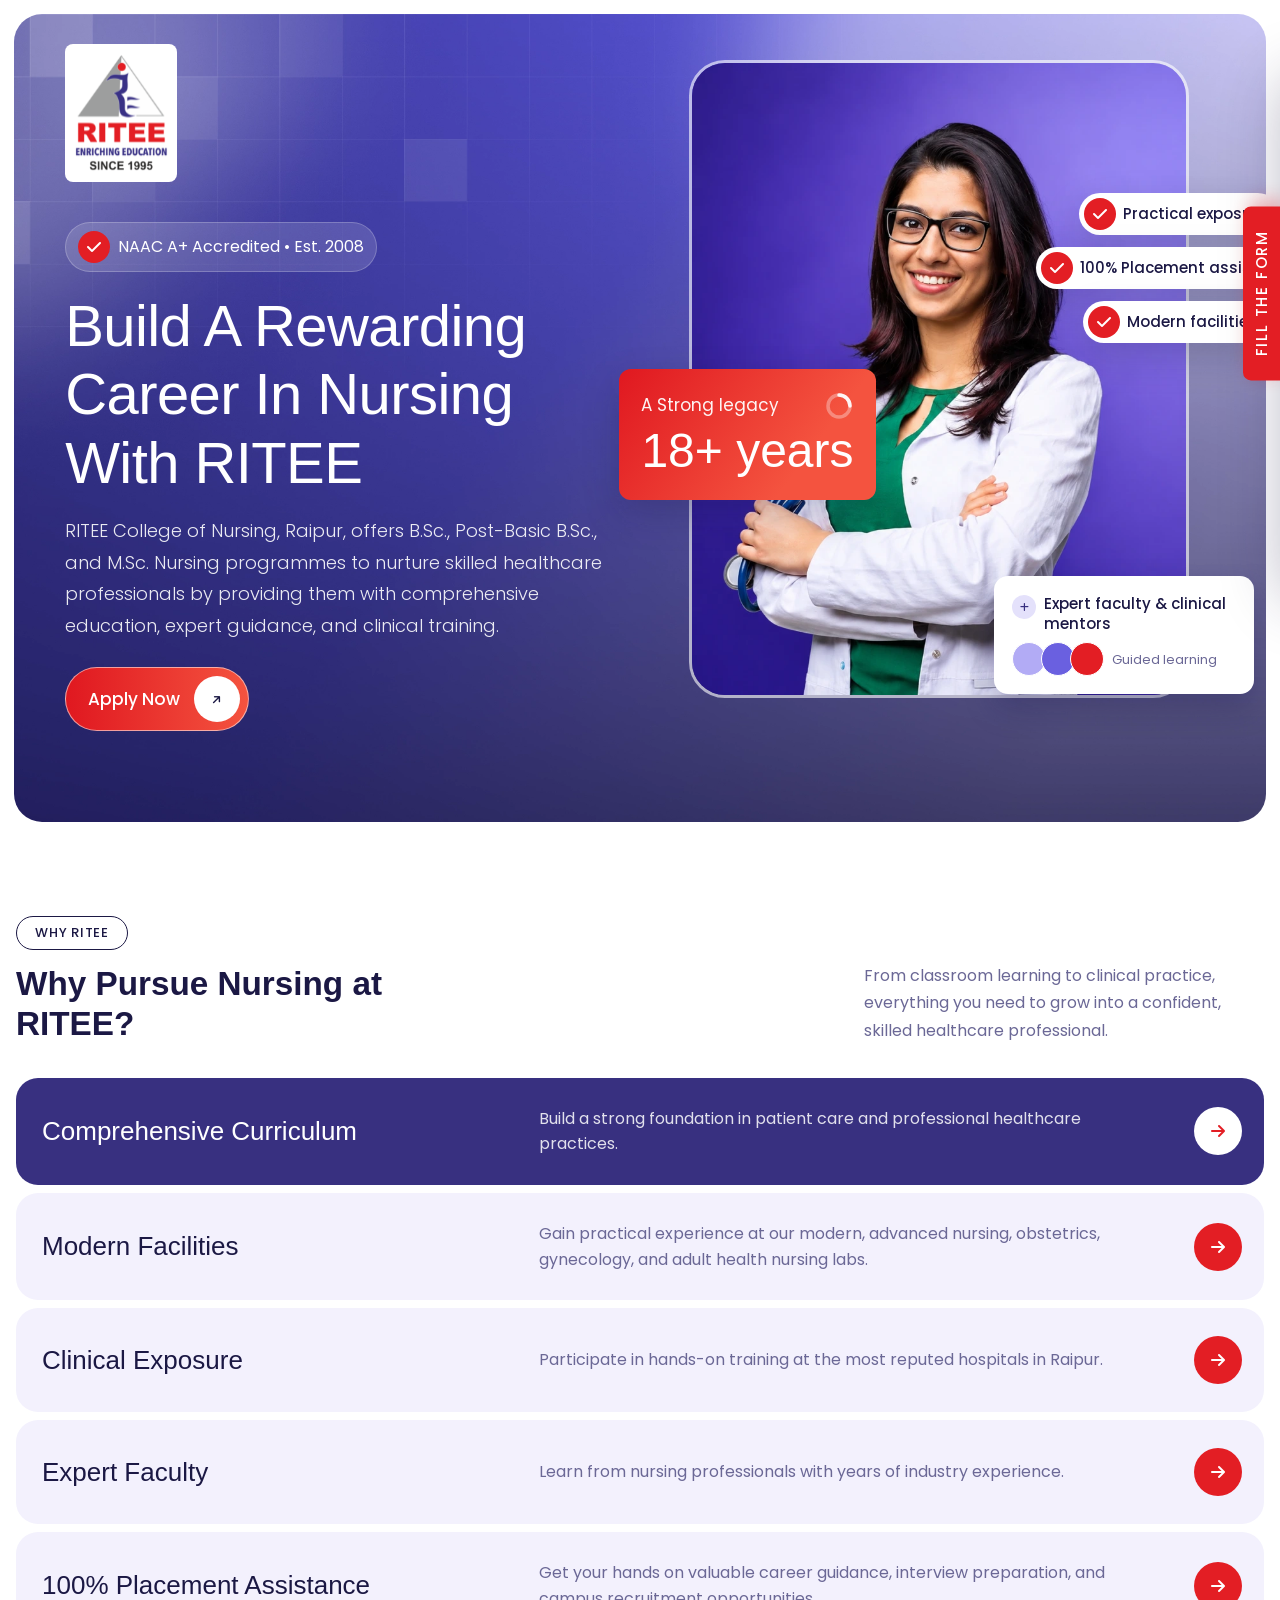
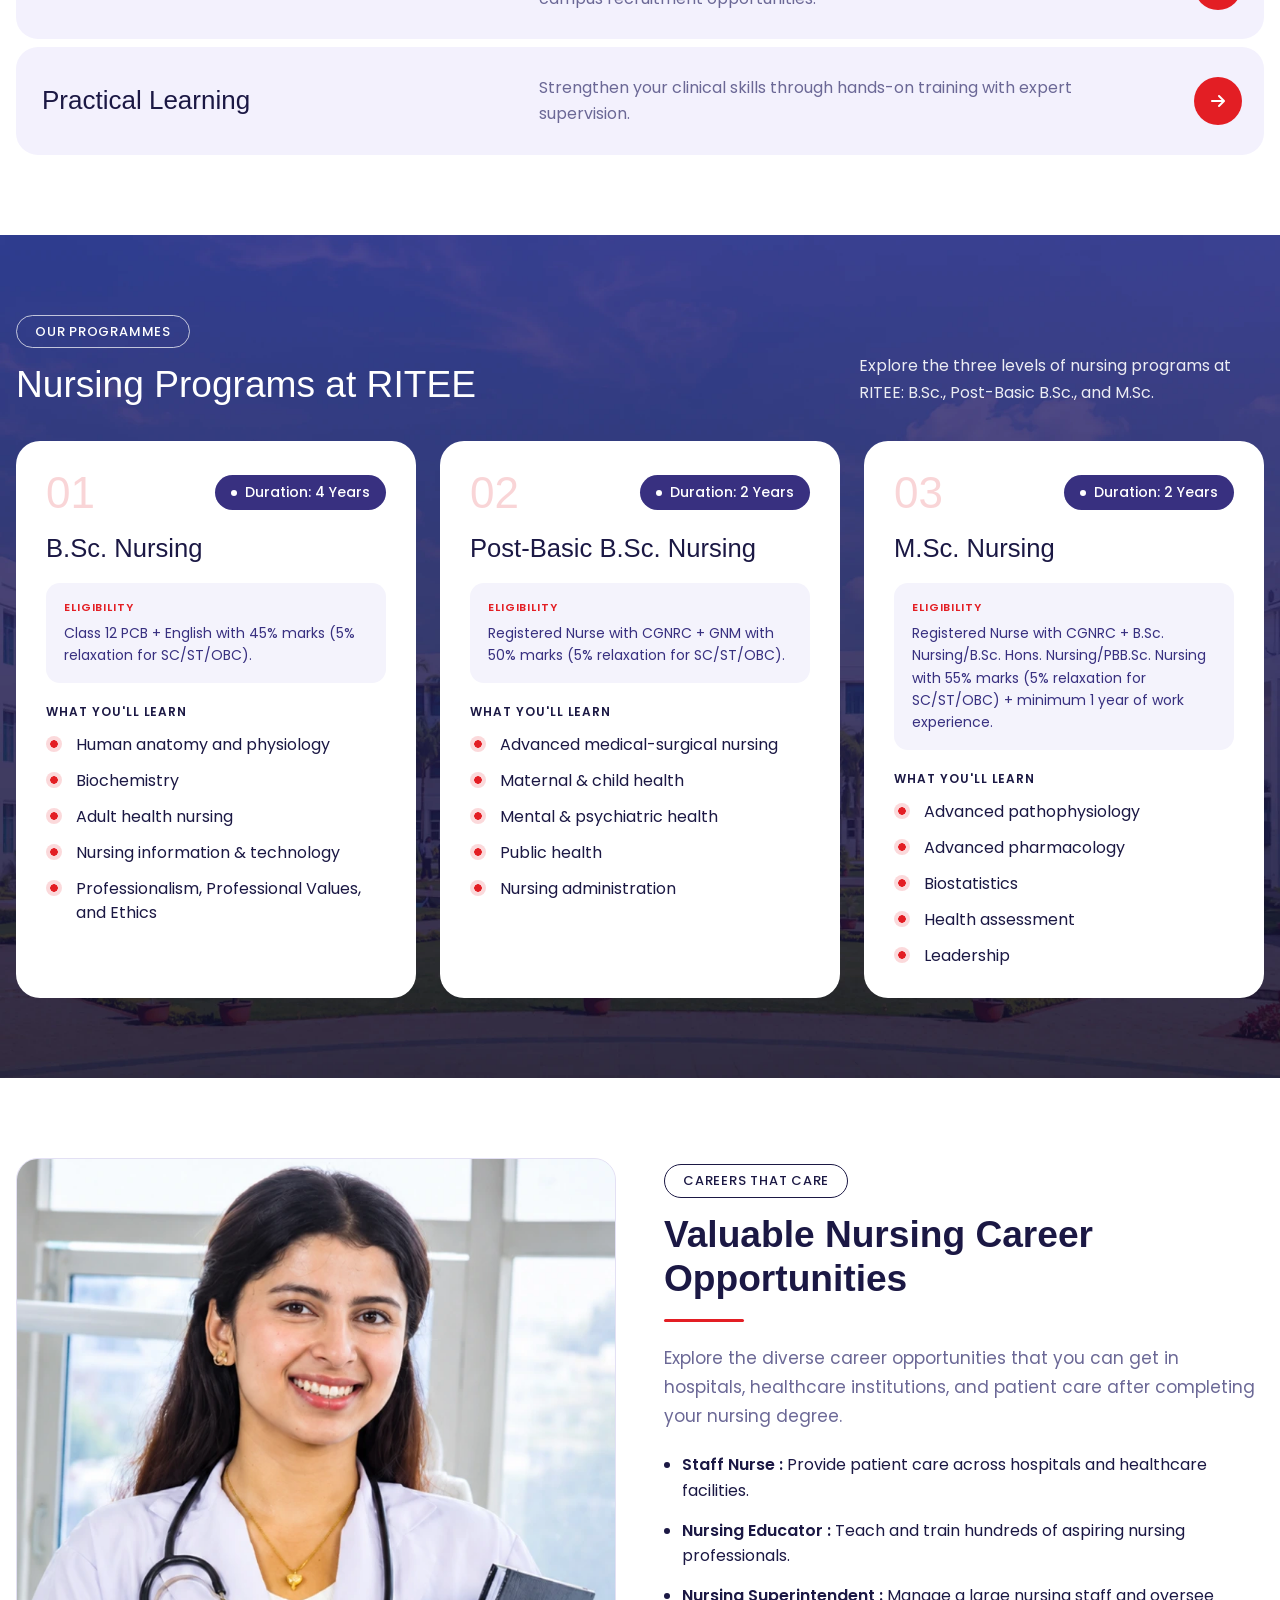
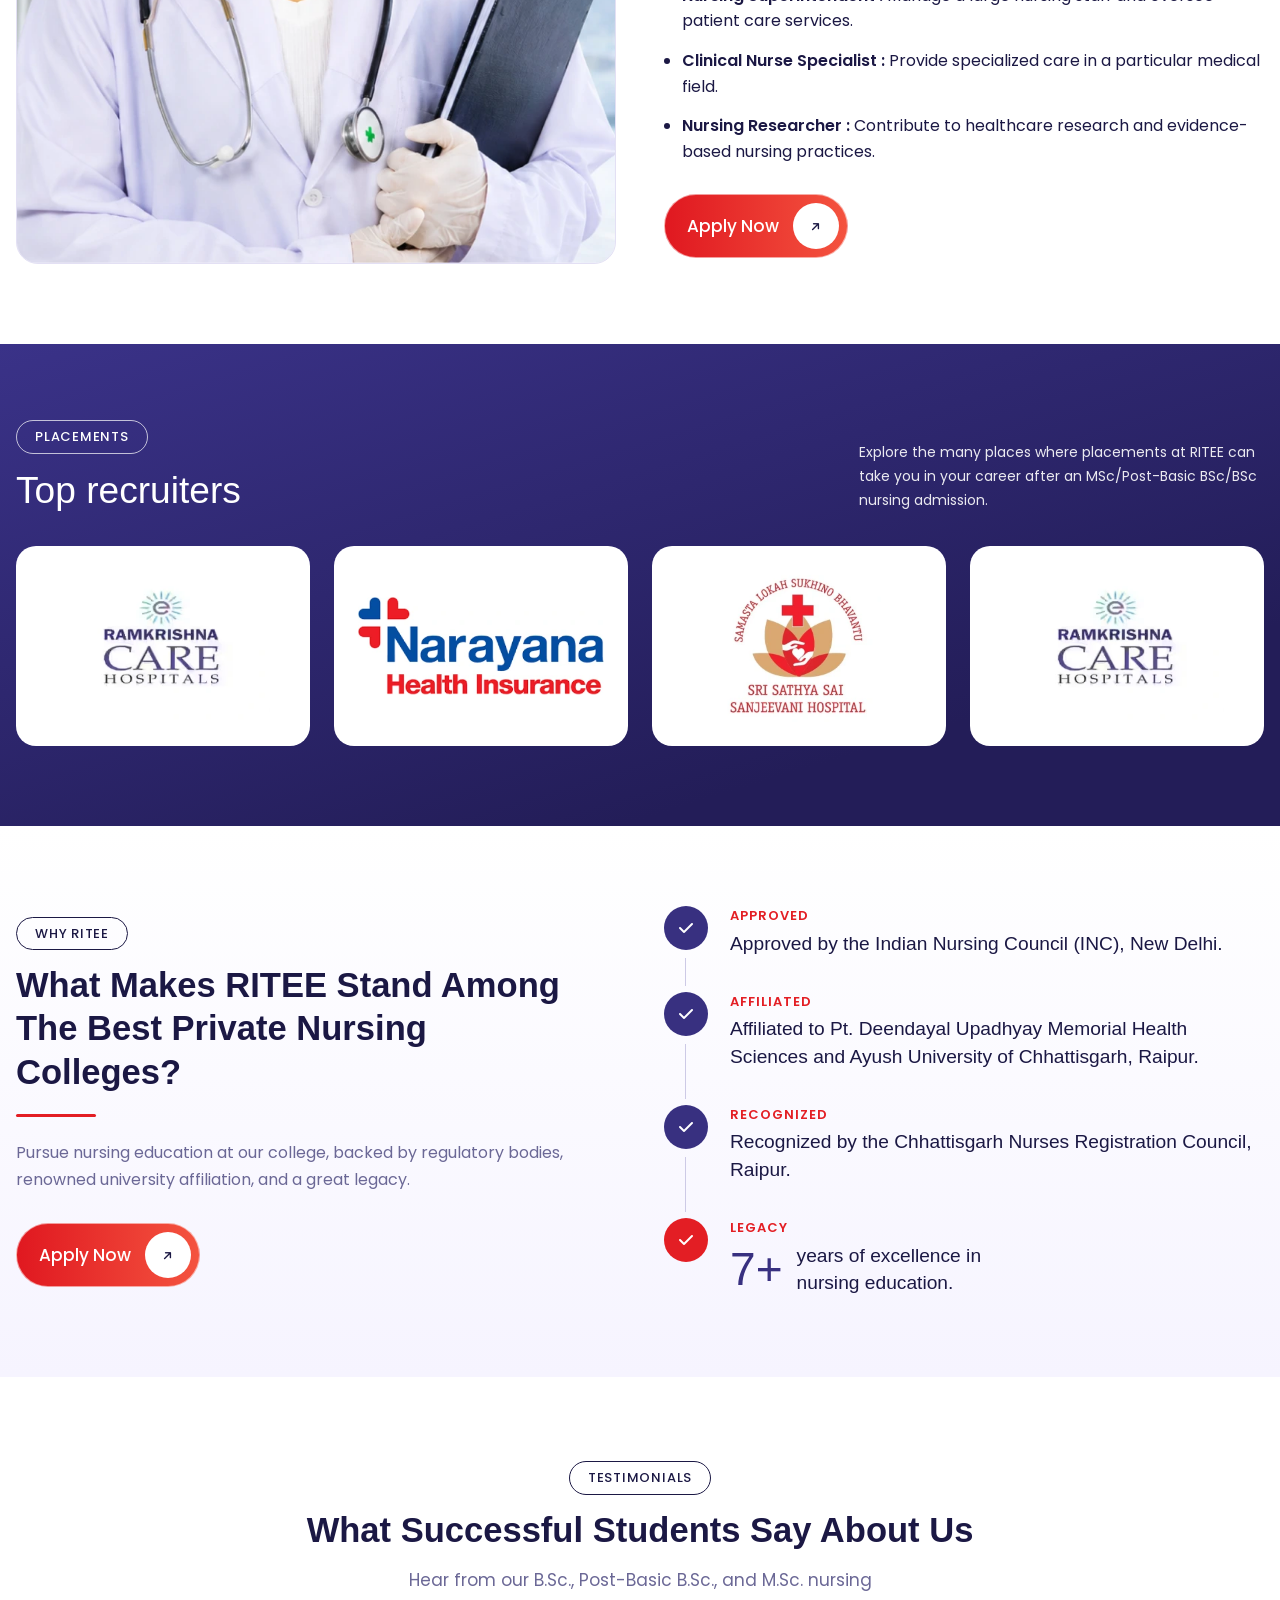
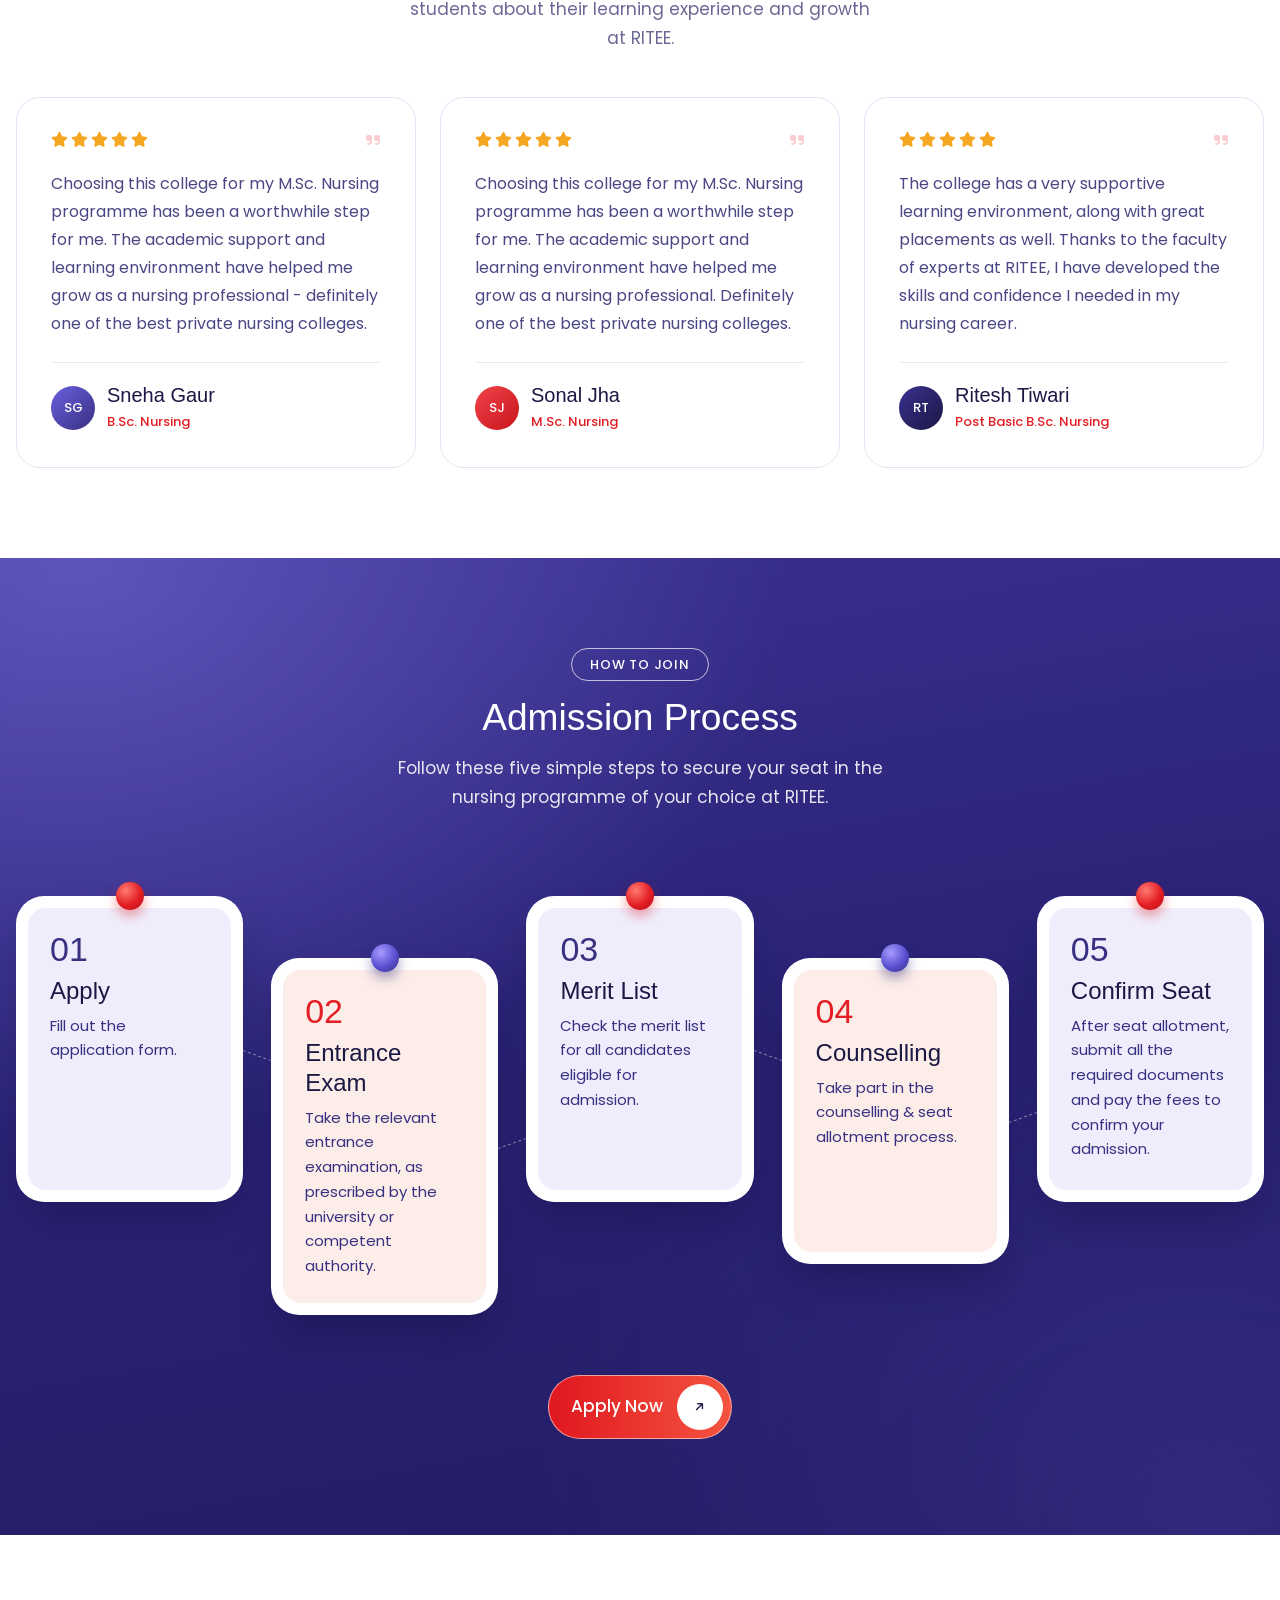
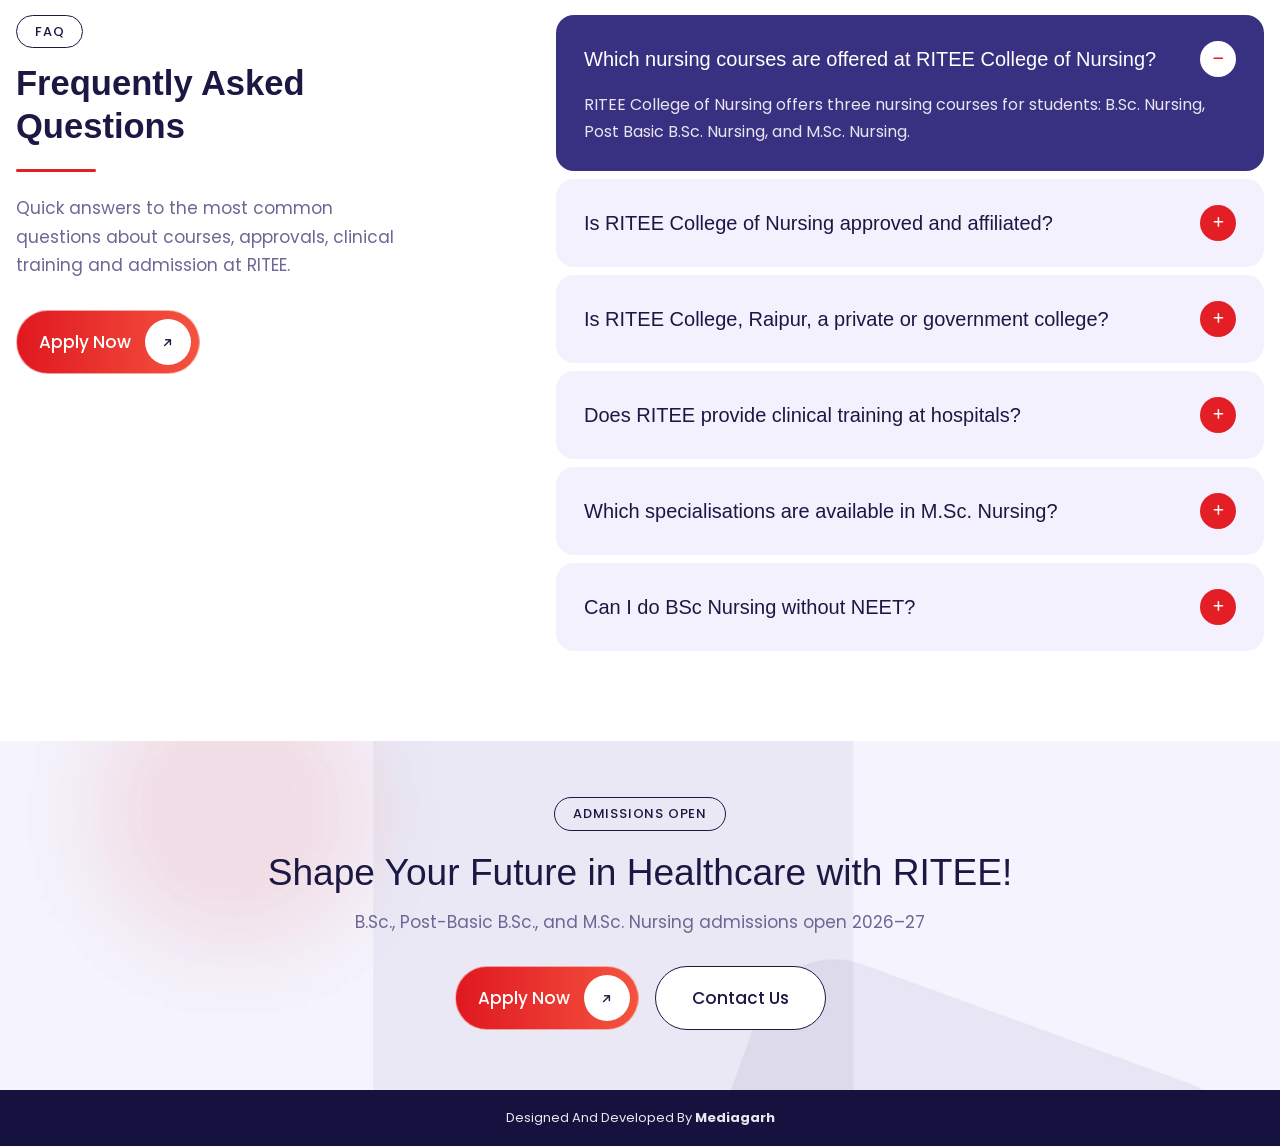
==== commit 101c59e3: "add new changes" ====
--- a/index.html
+++ b/index.html
@@ -77,8 +77,16 @@
                   <i class="fa-solid fa-check"></i>
                   NAAC A+ Accredited &bull; Est. 2008
                 </span>
-                <h1 class="supreme-fonts">Build A Rewarding Career in Nursing With RITEE</h1>
-
+                <h1 class="supreme-fonts dynamic-heading">Build A Rewarding Career in Nursing With RITEE</h1>
+                <script>
+                  (function () {
+                    var params = new URLSearchParams(window.location.search);
+                    var keyword = params.get('utm_keyword');
+                    if (keyword) {
+                      document.querySelector('.dynamic-heading').textContent = decodeURIComponent(keyword);
+                    }
+                  })();
+                </script>
                 <p class="poppins-font">
                   RITEE College of Nursing, Raipur, offers B.Sc., Post-Basic B.Sc., and M.Sc. Nursing programmes to
                   nurture skilled healthcare professionals by providing them with comprehensive education, expert
@@ -844,7 +852,7 @@
             Apply Now
             <span class="btn-apply-icon"><i class="fa-solid fa-arrow-right"></i></span>
           </a>
-          <a href="#contact" class="btn-outline-pill poppins-font">Contact Us</a>
+          <a href="tel:9302773092" class="btn-outline-pill poppins-font">Contact Us</a>
         </div>
       </div>
     </section>
@@ -887,7 +895,7 @@
             })
               .then(function () {
                 window.location.href =
-                  'thank-you.html' +
+                  'thank-you' +
                   '?name=' +
                   encodeURIComponent(payload.name) +
                   '&phone=' +
@@ -897,7 +905,7 @@
               })
               .catch(function () {
                 window.location.href =
-                  'thank-you.html' +
+                  'thank-you' +
                   '?name=' +
                   encodeURIComponent(payload.name) +
                   '&phone=' +
--- a/css/style.css
+++ b/css/style.css
@@ -202,6 +202,7 @@
   font-weight: 500;
   line-height: 1.18;
   letter-spacing: -0.01em;
+  text-transform: capitalize;
 }
 .hero-content p {
   margin: 0 0 26px;
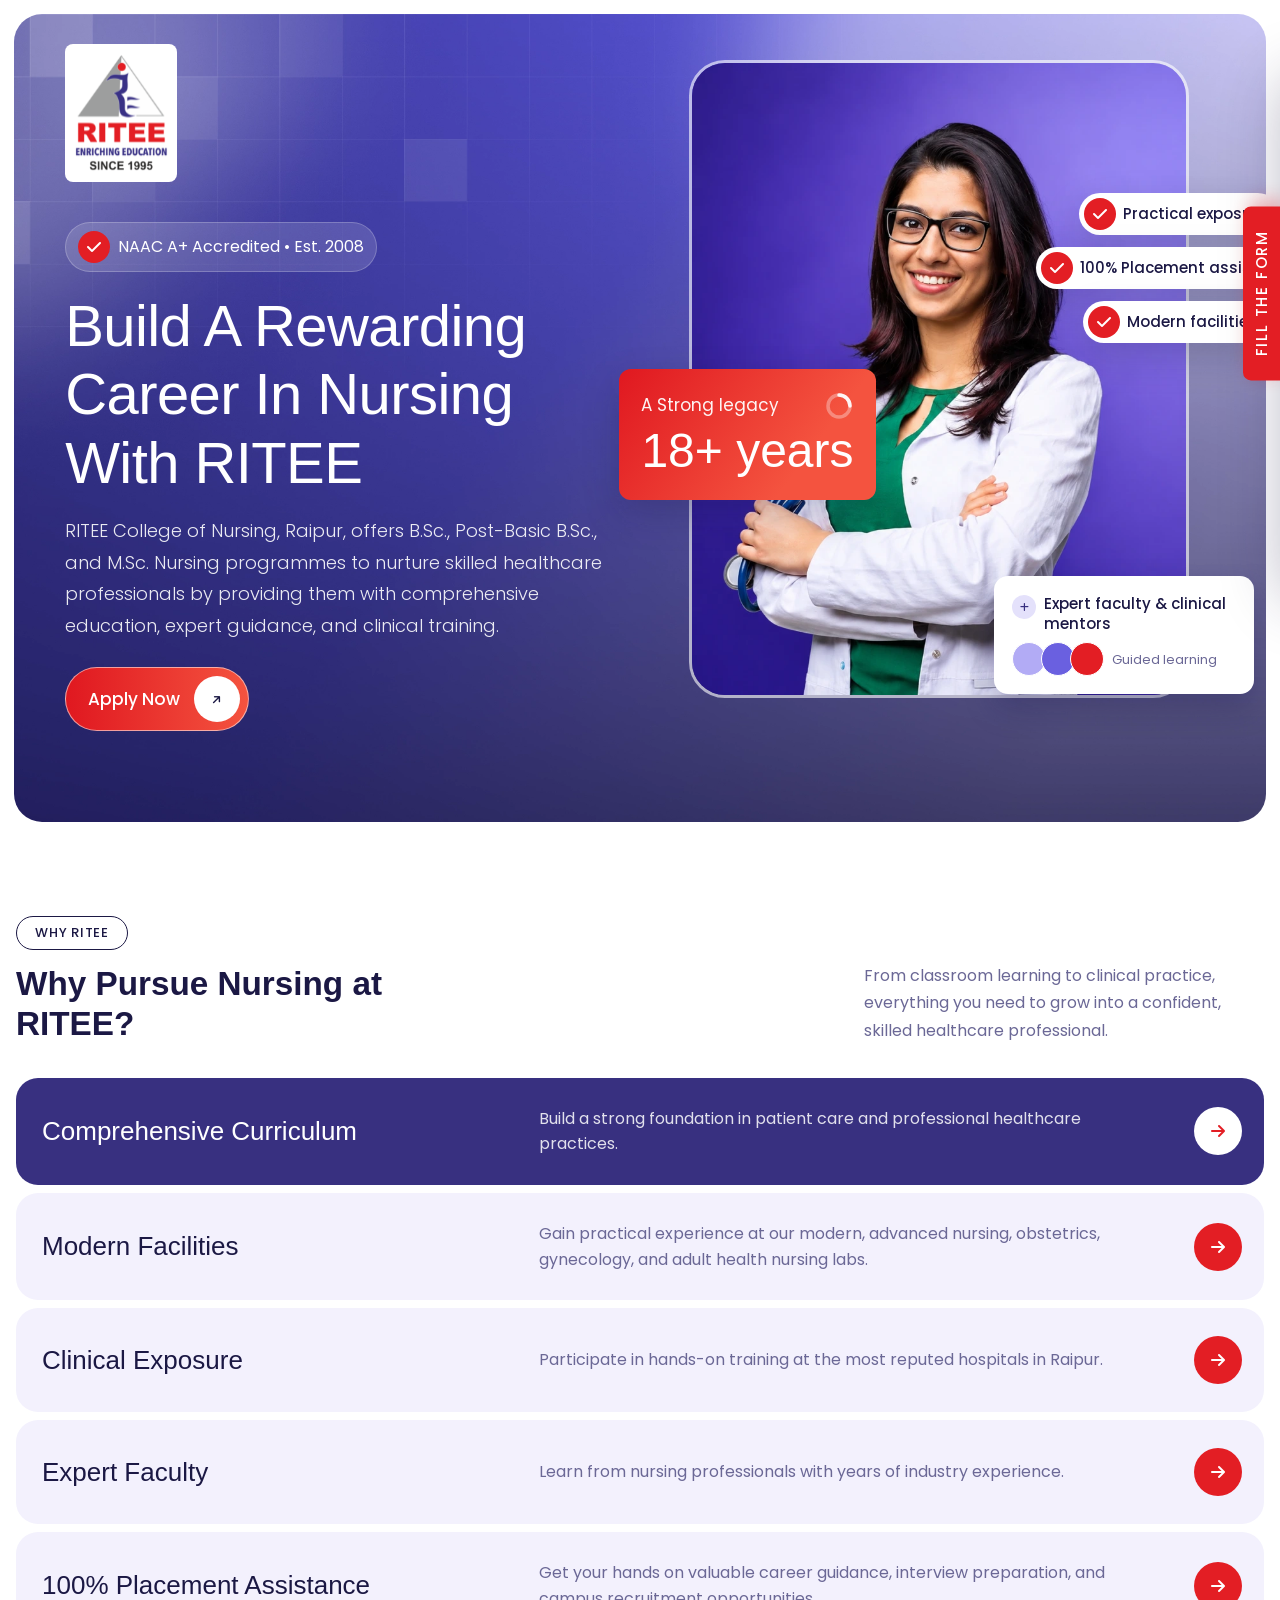
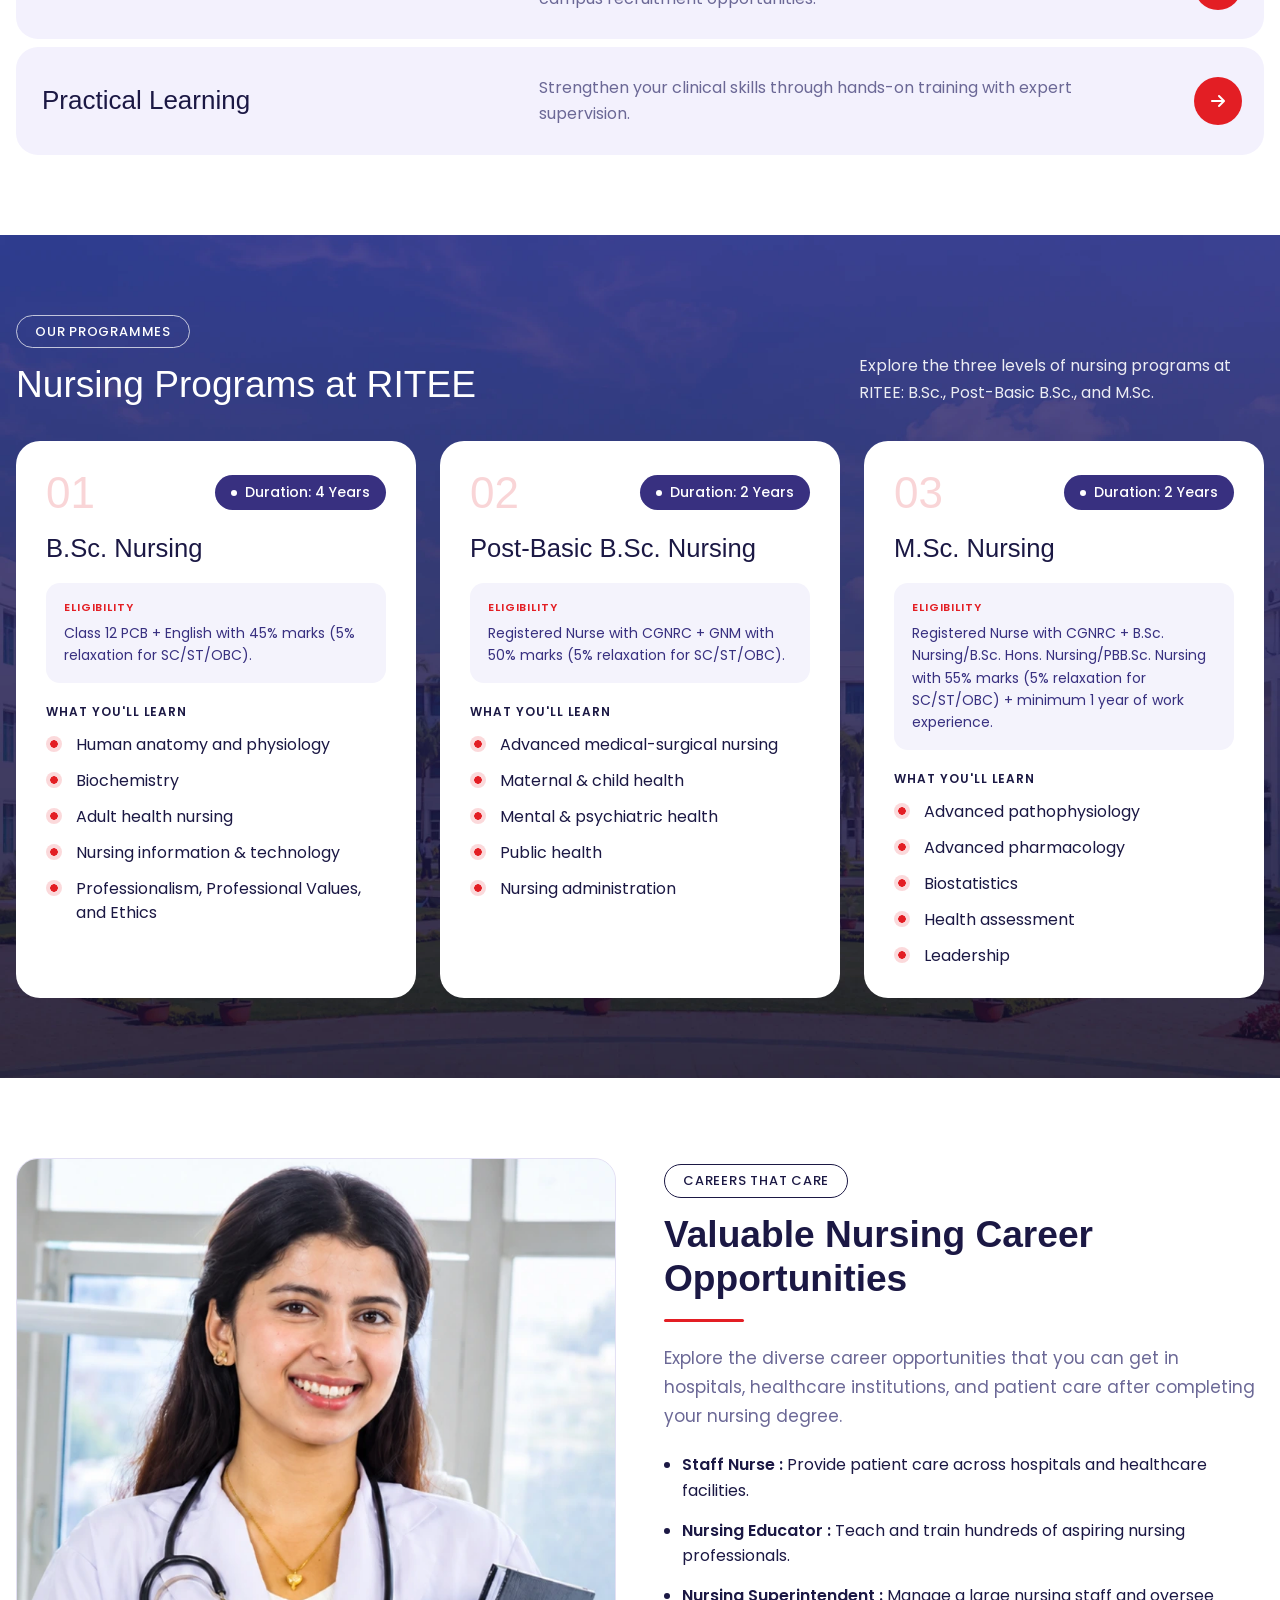
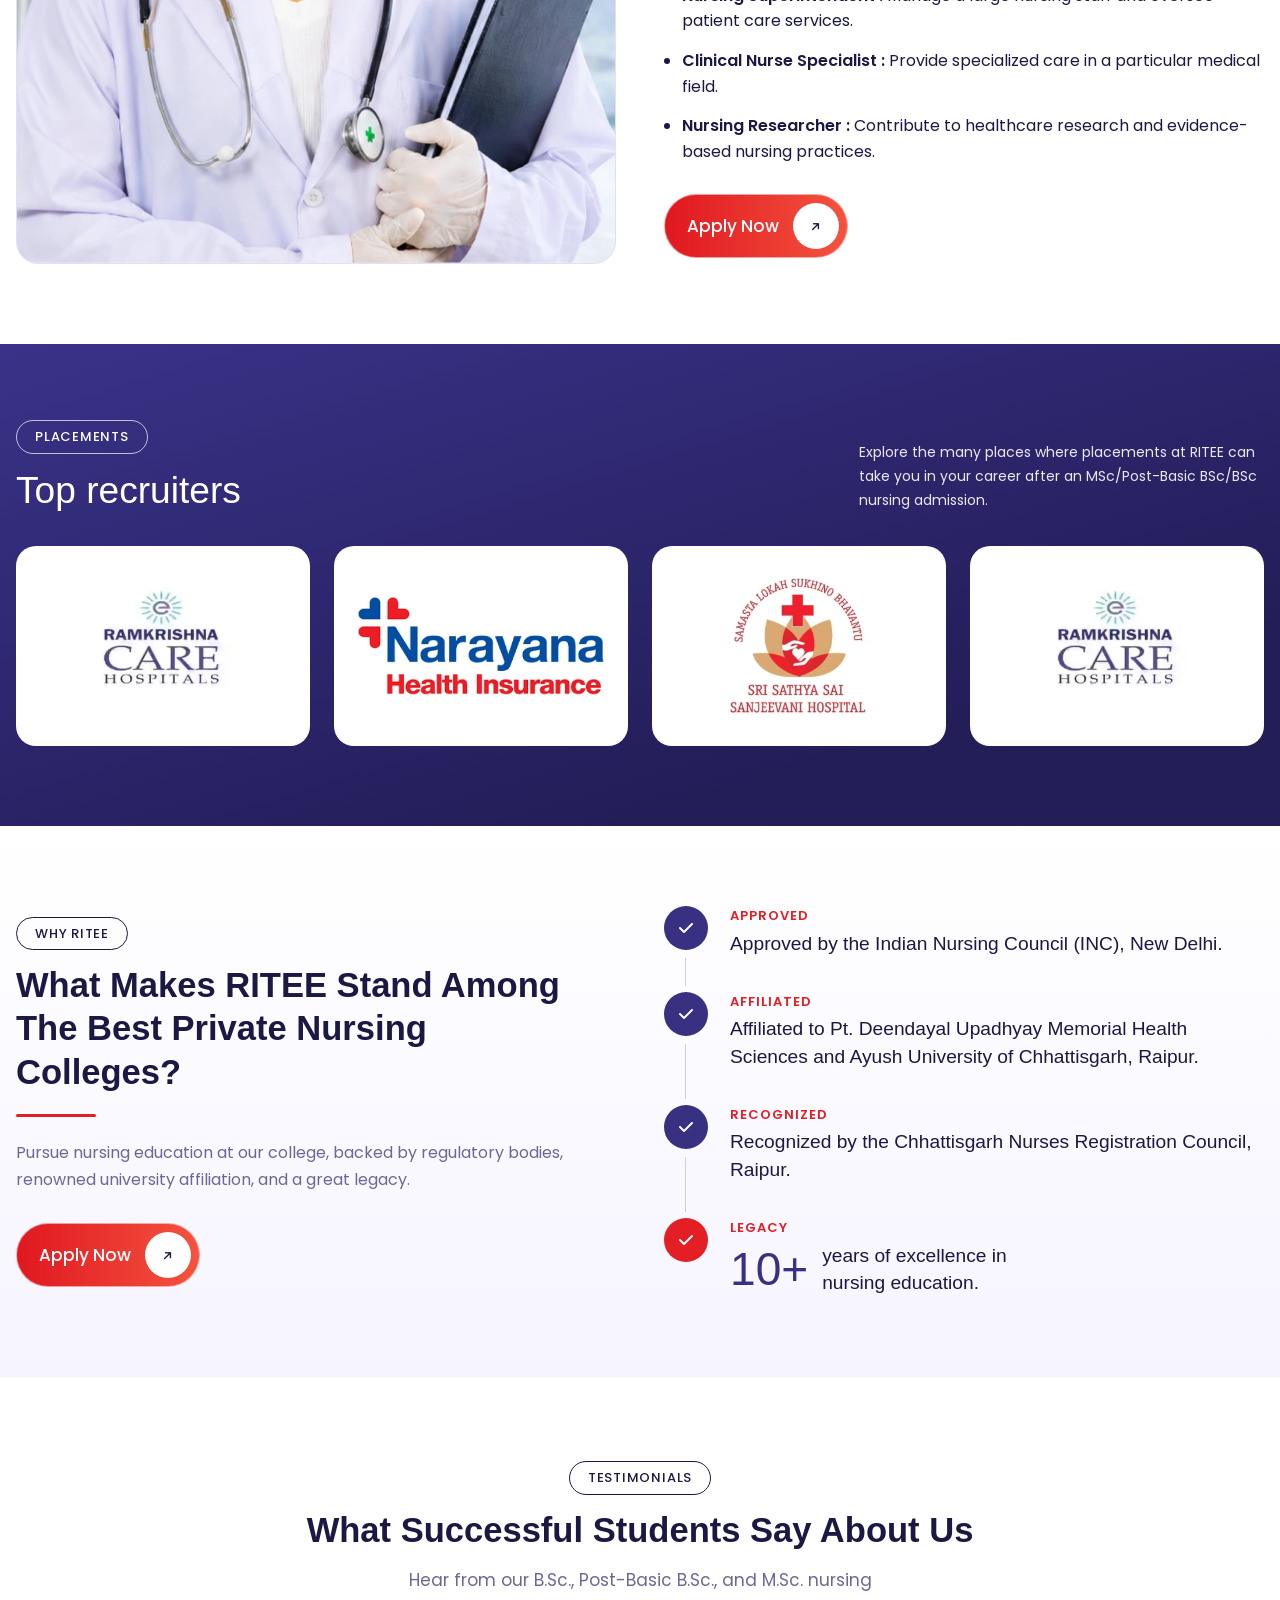
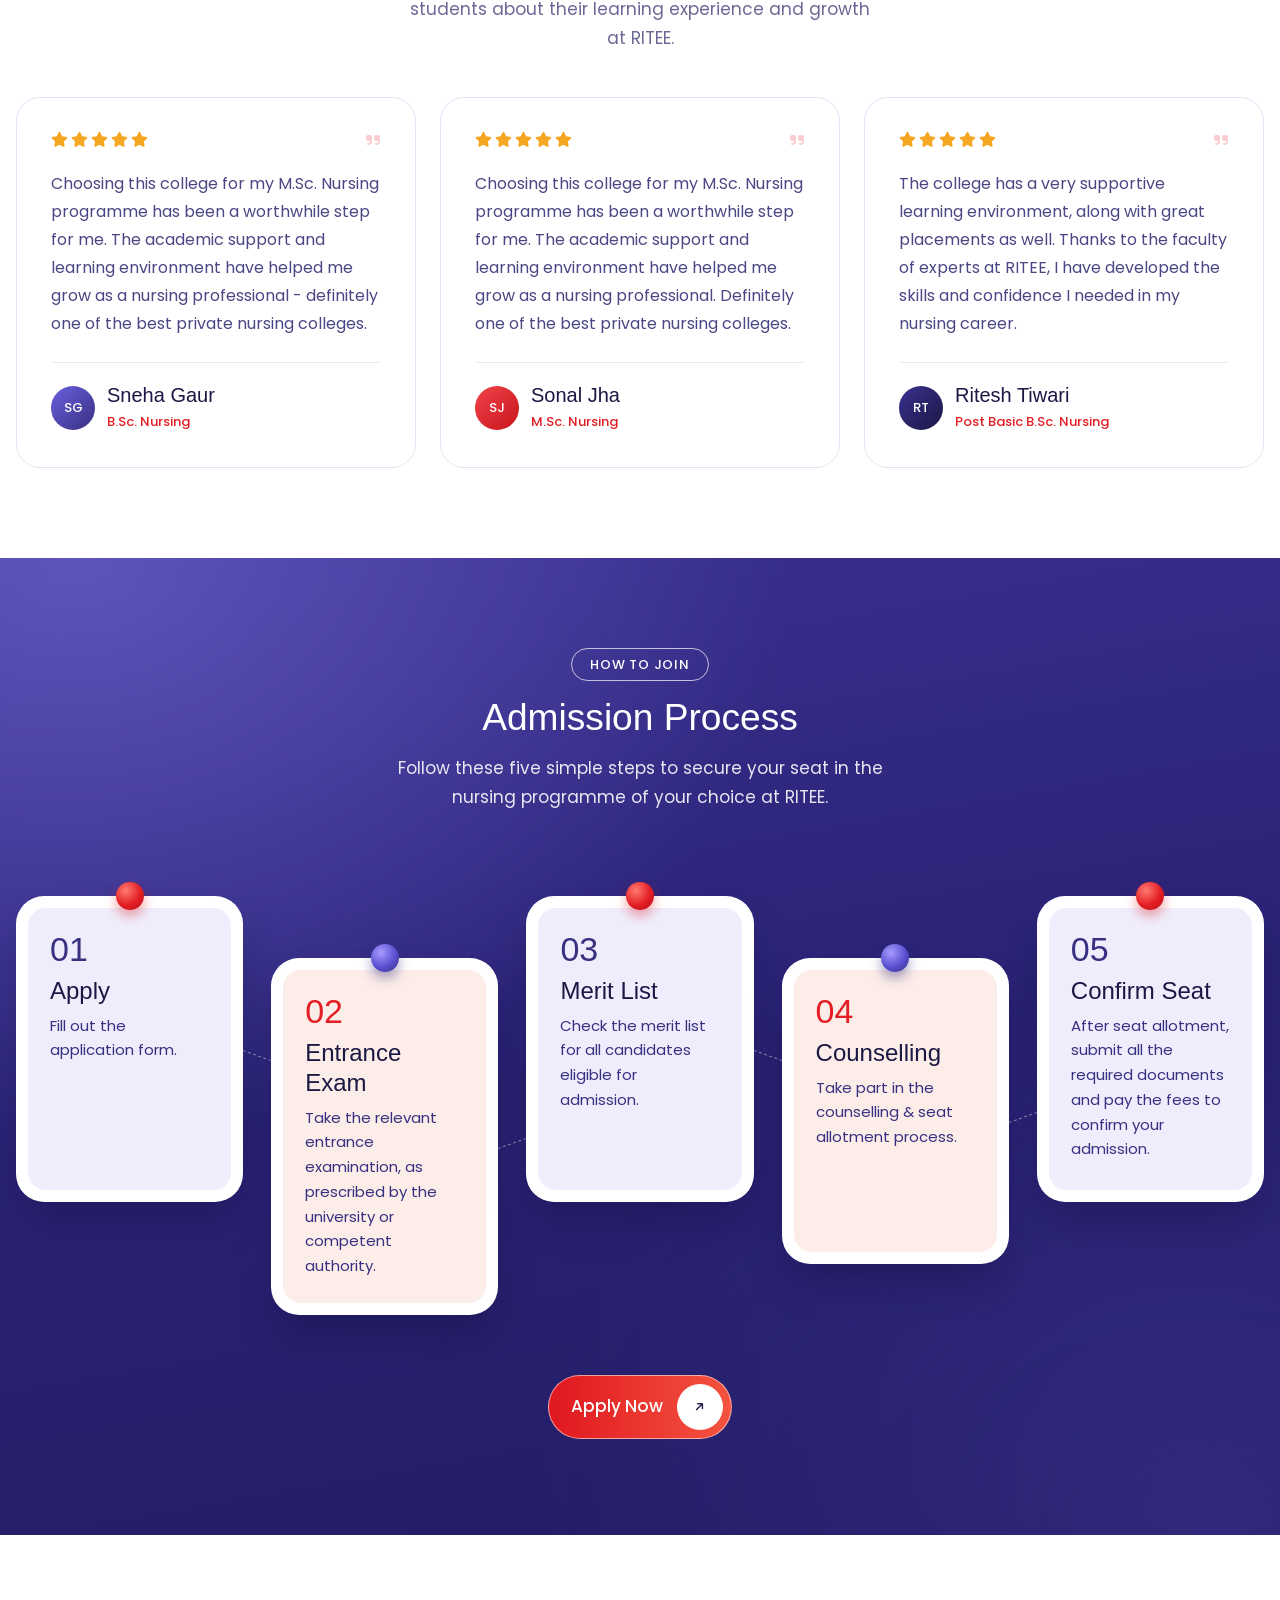
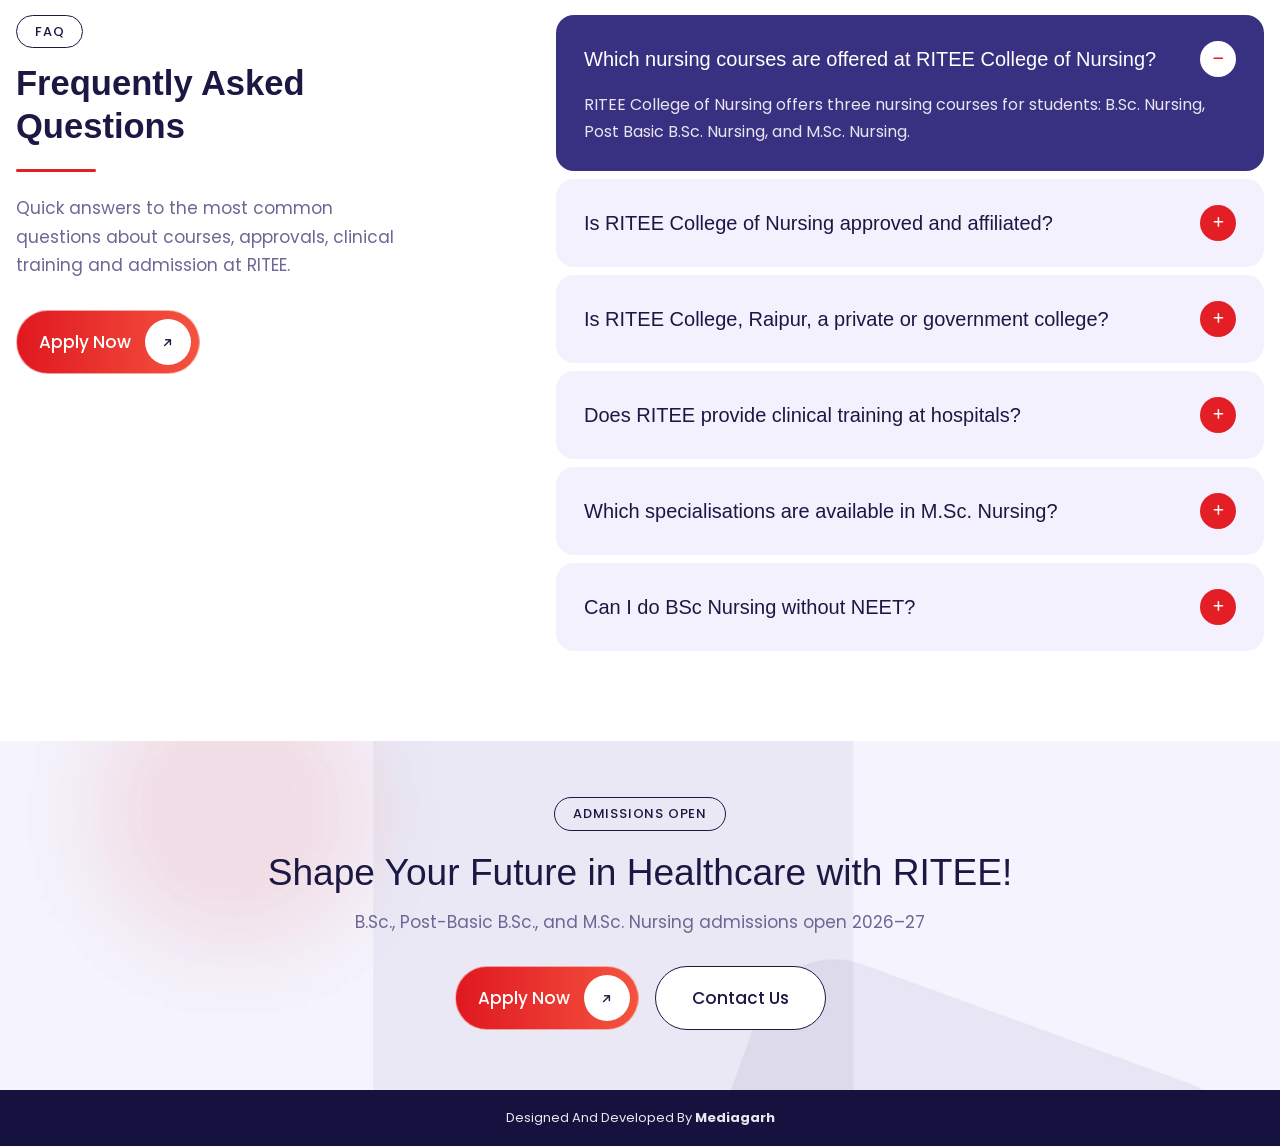
==== commit 7ed30d1e: "add new LP" ====
--- a/index.html
+++ b/index.html
@@ -59,6 +59,17 @@
     <link href="css/animation.css" rel="stylesheet" />
     <link href="css/style.css" rel="stylesheet" />
     <script src="js/animation.js" defer></script>
+
+    <!-- Google Tag Manager -->
+    <script async src="https://www.googletagmanager.com/gtm.js?id=GTM-TZVKVCQ2"></script>
+    <script>
+      window.dataLayer = window.dataLayer || [];
+      function gtag() {
+        dataLayer.push(arguments);
+      }
+      gtag('js', new Date());
+    </script>
+    <!-- End Google Tag Manager -->
   </head>
   <body class="poppins-font">
     <!-- ================= HERO ================= -->
